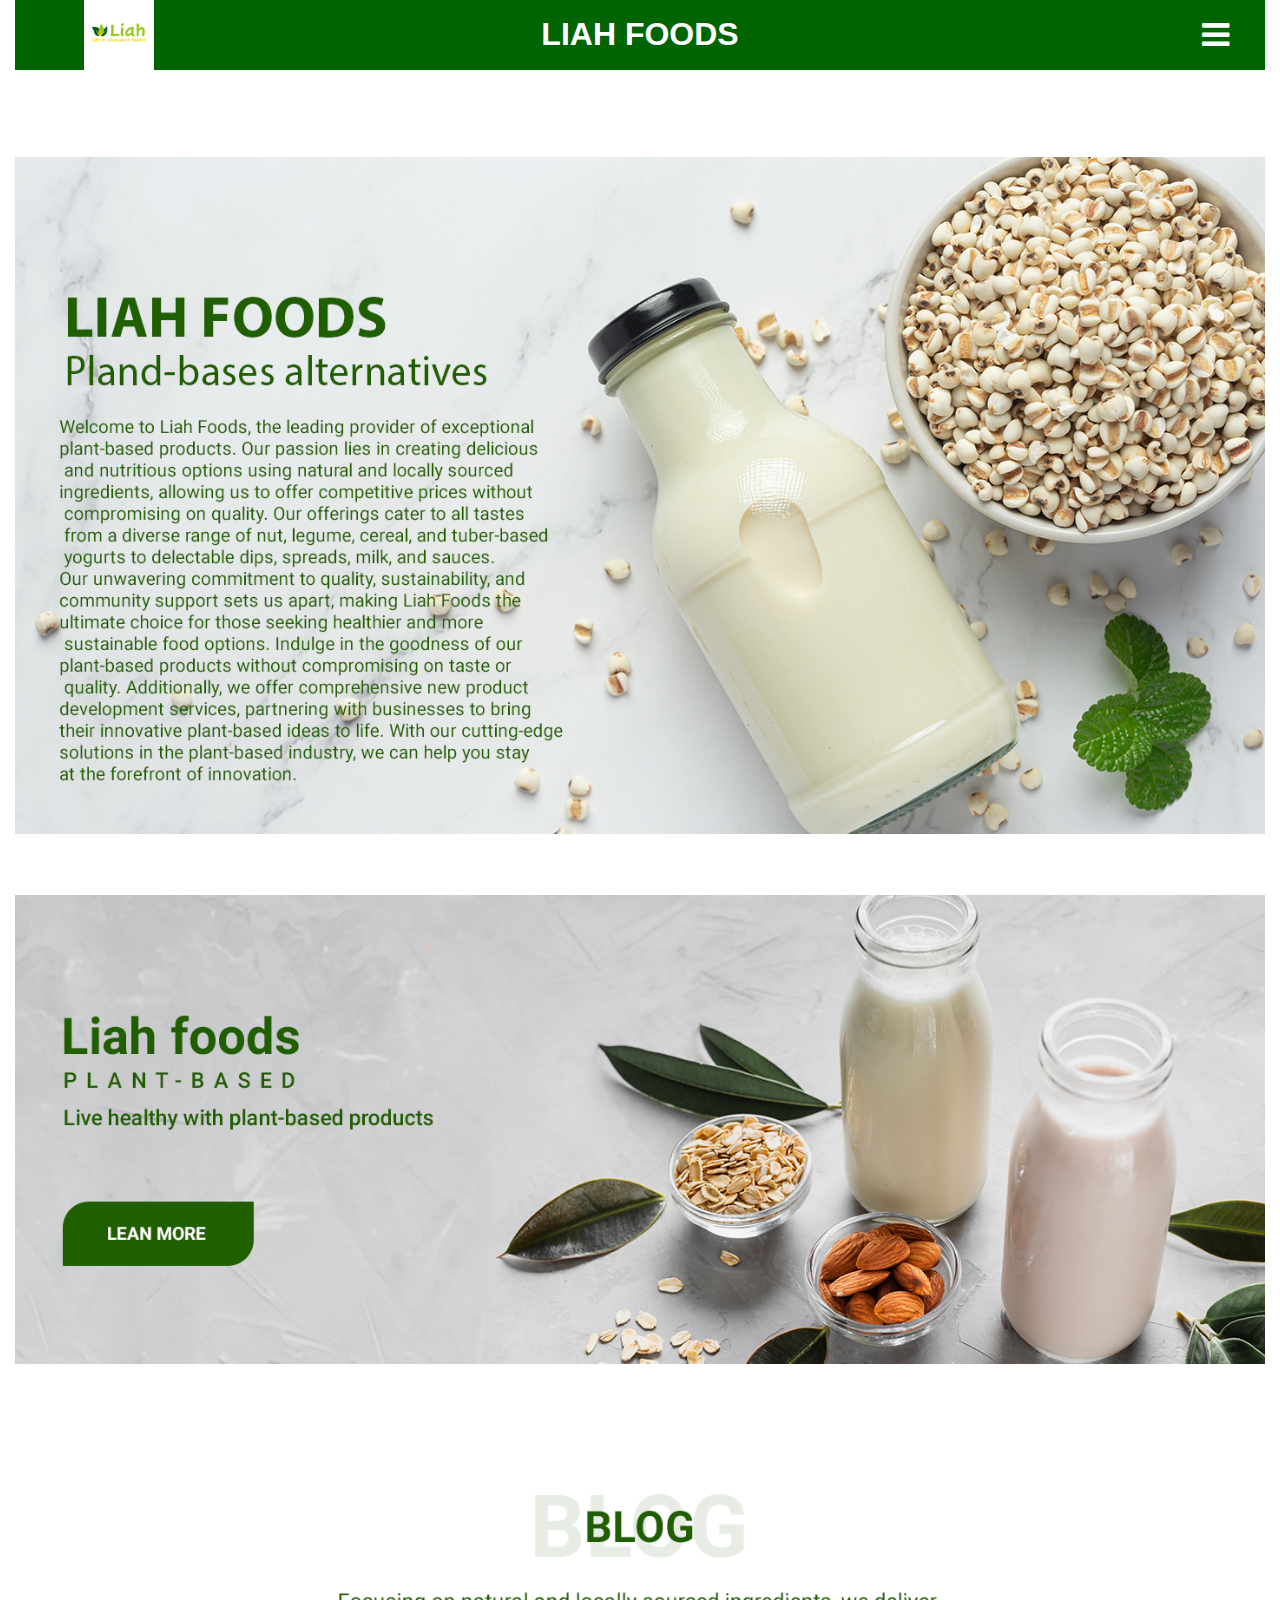
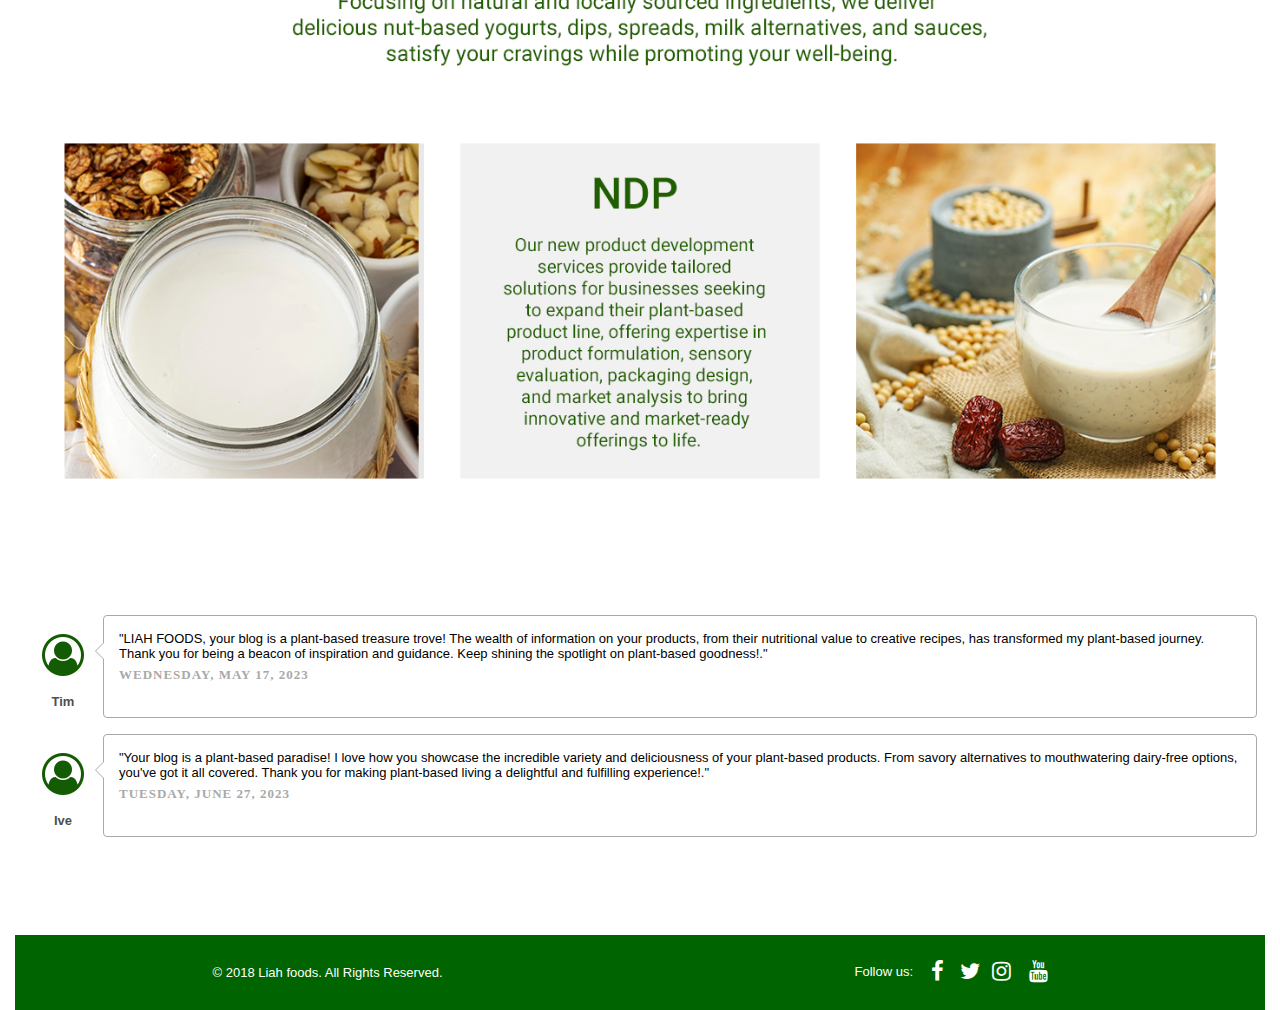
==== index.html @ 342f7a18 "Add files via upload" ====
<!doctype html>
<html>
<head>
<meta charset="utf-8">
<title>Liah foods</title>
<meta name="generator" content="website">
<meta name="viewport" content="width=device-width, initial-scale=1.0">
<link href="font-awesome.min.css" rel="stylesheet">
<link href="liah_new.css" rel="stylesheet">
<link href="index.css" rel="stylesheet">
<script src="jquery-3.6.0.min.js"></script>
<script src="wb.panel.min.js"></script>
<script src="imagemapresizer.min.js"></script>
<script>
$(document).ready(function()
{
   $("#PanelMenu1").panel({animate: true, animationDuration: 200, animationEasing: 'linear', dismissible: true, display: 'overlay', position: 'right', toggle: true, overlay: true});
   $('#wb_ImageHotspots1 map').imageMapResize();
   $('#wb_ImageHotspots2 map').imageMapResize();
   $('#wb_ImageHotspots3 map').imageMapResize();
   $('#wb_ImageHotspots4 map').imageMapResize();
});
</script>
</head>
<body>
<div id="wb_LayoutGrid1">
<div id="LayoutGrid1">
<div class="row">
<div class="col-1">
<div id="wb_PageHeader">
<div id="PageHeader">
<div class="row">
<div class="col-1">
<picture id="wb_Picture1">
<img src="images/LIAH LOGO NEW 1.jpg" id="Picture1" alt="" width="165" height="165">
</picture>
</div>
<div class="col-2">
<div id="wb_Heading1">
<h1 id="Heading1">LIAH FOODS</h1>
</div>
</div>
<div class="col-3">
<div id="wb_PanelMenu1">
<a href="#PanelMenu1_markup" id="PanelMenu1">&nbsp;</a>
<div id="PanelMenu1_markup">
<ul role="menu">
<li role="menuitem"><a href="./index.html" class="nav-link"><i class="fa fa-home fa-fw"></i><span>Home</span></a></li>
<li role="menuitem"><a href="./services.html" class="nav-link"><i class="fa fa-leaf fa-fw"></i><span>Services</span></a></li>
<li role="menuitem"><a href="shop.html" class="nav-link"><i class="fa fa-shopping-bag fa-fw"></i><span>Shop</span></a></li>
<li role="menuitem"><a href="about.html" class="nav-link"><i class="fa fa-user fa-fw"></i><span>About</span></a></li>
<li role="menuitem"><a href="contact.html" class="nav-link"><i class="fa fa-volume-control-phone fa-fw"></i><span>Contact</span></a></li>
</ul>
</div>

</div>
</div>
</div>
</div>
</div>
<picture id="wb_Picture2">
<img src="images/index_0.png" id="Picture2" alt="" width="1170" height="84">
</picture>
<div id="wb_ImageHotspots1">
<img src="images/index-2-alt_03.png" id="ImageHotspots1" alt="" usemap="#ImageHotspots1-map" width="1440" height="780">
<map name="ImageHotspots1-map">
</map>
</div>
<picture id="wb_Picture3">
<img src="images/index_0.png" id="Picture3" alt="" width="1170" height="84">
</picture>
<div id="wb_ImageHotspots2">
<img src="images/index_06.png" id="ImageHotspots2" alt="" usemap="#ImageHotspots2-map" width="1440" height="540">
<map name="ImageHotspots2-map">
<area shape="rect" id="ImageHotspots2-hotspot-0" coords="55,352,274,427" href="" target="" alt="" title="">
</map>
</div>
<div id="wb_ImageHotspots3">
<img src="images/index-2-alt_10.png" id="ImageHotspots3" alt="" usemap="#ImageHotspots3-map" width="1440" height="971">
<map name="ImageHotspots3-map">
</map>
</div>
<div id="Blog3">
<div class="blogitem">
<div class="blogquote">
   <div class="bloguser">
    
      <div class="blogthumb"><a href="images/user-circle-o.png"><img alt="Tim" src="images/user-circle-o.png" loading="lazy"></a></div>
      <div class="blogsubject">Tim</div>
  
   </div>
  
   <div class="bloginfo">
    
      <div class="blogcontent"><span style="color:#000000;">&quot;LIAH FOODS, your blog is a plant-based treasure trove! The wealth of information on your products, from their nutritional value to creative recipes, has transformed my plant-based journey. Thank you for being a beacon of inspiration and guidance. Keep shining the spotlight on plant-based goodness!.&quot;</span>
</div>
    
      <div class="blogdate">Wednesday, May 17, 2023</div>
  
   </div>

</div>
</div>

<div class="clearfix visible-col1"></div>
<div class="blogitem">
<div class="blogquote">
   <div class="bloguser">
    
      <div class="blogthumb"><a href="images/user-circle-o.png"><img alt="Ive" src="images/user-circle-o.png" loading="lazy"></a></div>
      <div class="blogsubject">Ive</div>
  
   </div>
  
   <div class="bloginfo">
    
      <div class="blogcontent"><span style="color:#000000;">&quot;Your blog is a plant-based paradise! I love how you showcase the incredible variety and deliciousness of your plant-based products. From savory alternatives to mouthwatering dairy-free options, you've got it all covered. Thank you for making plant-based living a delightful and fulfilling experience!.&quot;</span>
</div>
    
      <div class="blogdate">Tuesday, June 27, 2023</div>
  
   </div>

</div>
</div>

<div class="clearfix visible-col1"></div>
</div>
<div id="wb_ImageHotspots4">
<img src="images/index_0.png" id="ImageHotspots4" alt="" usemap="#ImageHotspots4-map" width="1440" height="104">
<map name="ImageHotspots4-map">
</map>
</div>
<div id="wb_LayoutGrid9">
<div id="LayoutGrid9">
<div class="row">
<div class="col-1">
<div id="wb_Text8">
<span style="color:#FFFFFF;font-family:Arial;font-size:13px;">© 2018 Liah foods. All Rights Reserved.</span>
</div>
</div>
<div class="col-2">
<label for="" id="Label4">Follow us:</label>
<div id="wb_FontAwesomeIcon5">
<a href="https://www.facebook.com/profile.php?id=100089301133458"><div id="FontAwesomeIcon5"><i class="fa fa-facebook-f"></i></div></a>
</div>
<div id="wb_FontAwesomeIcon6">
<div id="FontAwesomeIcon6"><i class="fa fa-twitter"></i></div>
</div>
<div id="wb_FontAwesomeIcon9">
<a href="https://www.instagram.com/liahfoods/"><div id="FontAwesomeIcon9"><i class="fa fa-instagram"></i></div></a>
</div>
<div id="wb_FontAwesomeIcon8">
<a href="https://www.youtube.com/@liahfoods"><div id="FontAwesomeIcon8"><i class="fa fa-youtube"></i></div></a>
</div>
</div>
</div>
</div>
</div>
</div>
</div>
</div>
</div>
</body>
</html>
---- liah_new.css ----
h1, .h1
{
   font-family: Arial;
   font-weight: bold;
   font-size: 48px;
   text-decoration: none;
   color: #006400;
   --color: #006400;
   background-color: transparent;
   margin: 0 0 0 0;
   padding: 0 0 0 0;
   display: inline-block;
}
h2, .h2
{
   font-family: Arial;
   font-weight: bold;
   font-size: 27px;
   text-decoration: none;
   color: #000000;
   --color: #000000;
   background-color: transparent;
   margin: 0 0 0 0;
   padding: 0 0 0 0;
   display: inline-block;
}
h3, .h3
{
   font-family: Arial;
   font-weight: bold;
   font-size: 24px;
   text-decoration: none;
   color: #000000;
   --color: #000000;
   background-color: transparent;
   margin: 0 0 0 0;
   padding: 0 0 0 0;
   display: inline-block;
}
h4, .h4
{
   font-family: Arial;
   font-weight: bold;
   font-size: 21px;
   font-style: italic;
   text-decoration: none;
   color: #000000;
   --color: #000000;
   background-color: transparent;
   margin: 0 0 0 0;
   padding: 0 0 0 0;
   display: inline-block;
}
h5, .h5
{
   font-family: Arial;
   font-weight: bold;
   font-size: 19px;
   text-decoration: none;
   color: #000000;
   --color: #000000;
   background-color: transparent;
   margin: 0 0 0 0;
   padding: 0 0 0 0;
   display: inline-block;
}
h6, .h6
{
   font-family: Arial;
   font-weight: bold;
   font-size: 16px;
   text-decoration: none;
   color: #000000;
   --color: #000000;
   background-color: transparent;
   margin: 0 0 0 0;
   padding: 0 0 0 0;
   display: inline-block;
}
.CustomStyle
{
   font-family: "Courier New";
   font-weight: bold;
   font-size: 16px;
   text-decoration: none;
   color: #2E74B5;
   --color: #2E74B5;
   background-color: transparent;
}
@media only screen and (min-width: 1280px)
{
}
@media only screen and (min-width: 1024px) and (max-width: 1279px)
{
}
@media only screen and (min-width: 768px) and (max-width: 1023px)
{
}
@media only screen and (min-width: 480px) and (max-width: 767px)
{
}
@media only screen and (max-width: 479px)
{
}
---- index.css ----
body
{
   background-color: #FFFFFF;
   color: #000000;
   font-family: Arial;
   font-weight: normal;
   font-size: 13px;
   line-height: 1.1875;
   margin: 0;
   padding: 0;
}
#wb_LayoutGrid1
{
   clear: both;
   position: relative;
   table-layout: fixed;
   display: table;
   text-align: center;
   width: 100%;
   background-color: transparent;
   background-image: none;
   border: 0px solid #CCCCCC;
   border-radius: 0px;
   box-sizing: border-box;
   margin: 0;
}
#LayoutGrid1
{
   box-sizing: border-box;
   padding: 0 15px 0 15px;
   margin-right: auto;
   margin-left: auto;
   max-width: 3500px;
}
#LayoutGrid1 > .row
{
   margin-right: -15px;
   margin-left: -15px;
}
#LayoutGrid1 > .row > .col-1
{
   box-sizing: border-box;
   font-size: 0;
   min-height: 1px;
   padding-right: 15px;
   padding-left: 15px;
   position: relative;
}
#LayoutGrid1 > .row > .col-1
{
   float: left;
}
#LayoutGrid1 > .row > .col-1
{
   background-color: transparent;
   background-image: none;
   border: 0px solid #FFFFFF;
   border-radius: 0px;
   width: 100%;
   text-align: left;
}
#LayoutGrid1:before,
#LayoutGrid1:after,
#LayoutGrid1 .row:before,
#LayoutGrid1 .row:after
{
   display: table;
   content: " ";
}
#LayoutGrid1:after,
#LayoutGrid1 .row:after
{
   clear: both;
}
@media (max-width: 480px)
{
#LayoutGrid1 > .row > .col-1
{
   float: none;
   width: 100% !important;
}
}
#wb_PageHeader
{
   clear: both;
   position: relative;
   table-layout: fixed;
   display: table;
   text-align: center;
   width: 100%;
   background-color: #006400;
   background-image: none;
   border: 0px solid #CCCCCC;
   border-radius: 0px;
   box-sizing: border-box;
   margin: 0;
}
#PageHeader
{
   box-sizing: border-box;
   padding: 0 15px 0 15px;
   margin-right: auto;
   margin-left: auto;
   max-width: 3500px;
}
#PageHeader > .row
{
   margin-right: -15px;
   margin-left: -15px;
}
#PageHeader > .row > .col-1, #PageHeader > .row > .col-2, #PageHeader > .row > .col-3
{
   box-sizing: border-box;
   font-size: 0;
   min-height: 1px;
   padding-right: 15px;
   padding-left: 15px;
   position: relative;
}
#PageHeader > .row > .col-1, #PageHeader > .row > .col-2, #PageHeader > .row > .col-3
{
   float: left;
}
#PageHeader > .row > .col-1
{
   background-color: transparent;
   background-image: none;
   border: 0px solid #FFFFFF;
   border-radius: 0px;
   width: 16.66666667%;
   text-align: center;
}
#PageHeader > .row > .col-2
{
   background-color: transparent;
   background-image: none;
   border: 0px solid #FFFFFF;
   border-radius: 0px;
   width: 66.66666667%;
   text-align: center;
}
#PageHeader > .row > .col-3
{
   background-color: transparent;
   background-image: none;
   border: 0px solid #FFFFFF;
   border-radius: 0px;
   width: 16.66666667%;
   text-align: right;
}
#PageHeader:before,
#PageHeader:after,
#PageHeader .row:before,
#PageHeader .row:after
{
   display: table;
   content: " ";
}
#PageHeader:after,
#PageHeader .row:after
{
   clear: both;
}
@media (max-width: 480px)
{
#PageHeader > .row > .col-1, #PageHeader > .row > .col-2, #PageHeader > .row > .col-3
{
   float: none;
   width: 100%;
}
}
#wb_PanelMenu1 a, #PanelMenu1_markup li a
{
   display: block;
   text-align: left;
   vertical-align: middle;
}
#PanelMenu1_markup
{
   display: none;
   margin: 0;
   padding: 0;
}
#PanelMenu1_panel #PanelMenu1_markup
{
   display: block;
}
#PanelMenu1_markup ul
{
   list-style: none;
   list-style-type: none;
   margin: 0;
   padding: 0;
}
#PanelMenu1_markup li a, #PanelMenu1_markup li a:hover
{
   padding: 10px 10px 10px 10px;
   box-shadow: none;
}
#PanelMenu1_markup .divider
{
   height: 1px;
   margin: 9px 0;
   overflow: hidden;
   background-color: #006400;
}
#PanelMenu1_panel
{
   display: none;
   position: fixed;
   top: 0;
   height: 100%;
   width: 250px;
   z-index: 9999;
}
#PanelMenu1_overlay
{
   display: none;
   position: fixed;
   left: 0;
   top: 0;
   width: 100%;
   height: 100%;
   background-color: #FFFFFF;
   opacity: 0.2;
   z-index: 9998;
}
#PanelMenu1_markup li a
{
   color: #006400;
   border: 0px solid #006400;
   background-color: #FFFFFF;
   font-family: Arial;
   font-weight: normal;
   font-size: 13px;
   font-style: normal;
   text-decoration: none;
}
#wb_PanelMenu1 a
{
   color: #FFFFFF;
   border: 0px solid #006400;
   border-radius: 0px;
   background-color: #006400;
   font-family: Arial;
   font-weight: normal;
   font-size: 13px;
   font-style: normal;
   text-decoration: none;
   text-align: left;
}
#PanelMenu1_markup li a:hover
{
   color: #FFFFFF;
   background-color: #006400;
   border: 0px solid #006400;
}
#wb_PanelMenu1 a:hover
{
   color: #32CD32;
   background-color: #B7B7B7;
   border: 0px solid #2E2E2E;
}
#PanelMenu1_panel
{
   background-color: #FFFFFF;
   overflow-y: auto;
}
#PanelMenu1
{
   padding-right: 48px;
}
#PanelMenu1:after
{
   position: absolute;
   top: 50%;
   right: 16px;
   width: 32px;
   height: 32px;
   margin-top: -16px;
   content: "\f0c9";
   display: inline-block;
   font-family: FontAwesome;
   font-size: 32px;
   line-height: 32px;
}
#PanelMenu1
{
   line-height: 70px;
   width: 15px;
   height: 70px;
   position: absolute;
   z-index: 999;
}
#PanelMenu1_markup ul li i
{
   font-size: 32px;
   padding: 0 10px 0 0;
   vertical-align: middle;
   width: 32px;
}
#PanelMenu1_markup span
{
   display: inline-block;
   height: 32px;
   vertical-align: middle;
   line-height: 32px;
}
#wb_Heading1
{
   background-color: transparent;
   background-image: none;
   border: 0px solid #000000;
   border-radius: 0px;
   box-sizing: border-box;
   vertical-align: top;
   margin: 0;
   padding: 15px 0 15px 0;
   text-align: center;
}
#Heading1
{
   color: #FFFFFF;
   font-family: Arial;
   font-weight: bold;
   font-style: normal;
   font-size: 32px;
   margin: 0;
   text-align: center;
}
#wb_Picture1
{
   margin: 0;
   vertical-align: top;
}
#Picture1
{
   border: 0px solid #000000;
   border-radius: 0px;
   box-sizing: border-box;
   padding: 0;
   display: block;
   width: 100%;
   height: auto;
   max-width: 70px;
   margin-left: auto;
   margin-right: auto;
   vertical-align: top;
}
#wb_ImageHotspots1
{
   margin: 0;
   vertical-align: top;
}
#ImageHotspots1
{
   border: 0px solid #000000;
   border-radius: 0px;
   box-sizing: border-box;
   padding: 0;
   display: block;
   width: 100%;
   height: auto;
   max-width: 3500px;
   margin-left: auto;
   margin-right: auto;
   vertical-align: top;
}
#wb_ImageHotspots1
{
   position: relative;
}
#wb_Picture2
{
   margin: 0;
   vertical-align: top;
}
#Picture2
{
   border: 0px solid #000000;
   border-radius: 0px;
   box-sizing: border-box;
   padding: 0;
   display: block;
   width: 100%;
   height: auto;
   max-width: 1200px;
   margin-left: auto;
   margin-right: auto;
   vertical-align: top;
}
#wb_ImageHotspots2
{
   margin: 0;
   vertical-align: top;
}
#ImageHotspots2
{
   border: 0px solid #000000;
   border-radius: 0px;
   box-sizing: border-box;
   padding: 0;
   display: block;
   width: 100%;
   height: auto;
   max-width: 3500px;
   margin-left: auto;
   margin-right: auto;
   vertical-align: top;
}
#wb_ImageHotspots2
{
   position: relative;
}
#wb_ImageHotspots3
{
   margin: 0;
   vertical-align: top;
}
#ImageHotspots3
{
   border: 0px solid #000000;
   border-radius: 0px;
   box-sizing: border-box;
   padding: 0;
   display: block;
   width: 100%;
   height: auto;
   max-width: 3500px;
   margin-left: auto;
   margin-right: auto;
   vertical-align: top;
}
#wb_ImageHotspots3
{
   position: relative;
}
#Blog3
{
   background-color: #FFFFFF;
   background-image: none;
   border: 0px solid #2E8B57;
   border-radius: 2px;
   font-family: Arial;
   font-weight: normal;
   font-size: 13px;
   margin: 0;
   text-align: left;
   line-height: 1.2;
   display: inline-block;
   position: relative;
   width: 100%;
}
#Blog3 .blogitem
{
   background-color: #FFFFFF;
   margin-bottom: 0px;
   padding: 8px;
   text-align: left;
}
#Blog3 .blogdate
{
   font-family: "Times New Roman";
   font-weight: bold;
   font-size: 13px;
   color: #A9A9A9;
   font-style: normal;
   text-decoration: none;
}
#Blog3 .blogsubject
{
   font-family: Arial;
   font-weight: bold;
   font-size: 13px;
   color: #4F4F4F;
   font-style: normal;
   text-decoration: none;
}
#Blog3 .blogcomments
{
   font-family: Arial;
   font-weight: normal;
   font-size: 13px;
   color: #6C757D;
   font-style: normal;
   text-decoration: underline;
}
#Blog3 .blogsubject a:link, #Blog3 .blogsubject a:visited, #Blog3 .blogsubject a:hover
{
   color: inherit;
   text-decoration: inherit;
}
#Blog3 .blogcomments a:link, #Blog3 .blogcomments a:visited, #Blog3 .blogcomments a:hover
{
   color: inherit;
   text-decoration: inherit;
}
#Blog3 .blogcomments
{
   text-decoration: none;
}
#Blog3 .no-thumb
{
   display: none;
}
#Blog3 .blogquote
{
   display: -ms-flexbox;
   display: flex;
}
#Blog3 .blogcontent
{
   font-family: Arial;
   font-size: 13px;
   color: #6C757D;
}
#Blog3 .bloguser 
{
   -ms-flex: 0 1 auto;
   flex: 0 1 auto;
   padding-bottom: 10px;
}
#Blog3 .blogthumb
{
   display: -ms-flexbox;
   display: flex;
   -ms-flex-pack: center;
   justify-content: center;
   -ms-flex-align: center;
   align-items: center;
   width: 80px;
   height: 80px;
   line-height: 0;
   margin: 0px 0px 0px 0px;
}
#Blog3 .bloginfo
{
   -ms-flex: 1 1 0%;
   flex: 1 1 0%;
   position: relative;
   padding: 15px;
   background-color: #FFFFFF;
   border: 1px solid #A9A9A9;
   border-radius: 4px;
}
#Blog3 .bloginfo::after, #Blog3 .bloginfo::before 
{
   right: 100%;
   top: 35px;
   border: solid transparent;
   content: " ";
   height: 0px;
   width: 0px;
   position: absolute;
   pointer-events: none;
}
#Blog3 .bloginfo::after 
{
   border-color: transparent;
   border-right-color: #FFFFFF;
   border-width: 8px;
   margin-top: -8px;
}
#Blog3 .bloginfo::before 
{
   border-color: transparent;
   border-right-color: #A9A9A9;
   border-width: 9px;
   margin-top: -9px;
}
#Blog3 .blogdate 
{
   margin-top: 5px;
   color: #A9A9A9;
   font-size: 13px;
   text-transform: uppercase;
   letter-spacing: 1px;
}
#Blog3 .blogsubject
{
   color: #4F4F4F;
   font-size: 13px;
   font-weight: 700;
   line-height: 1;
   text-align: center;
}

#wb_LayoutGrid9
{
   clear: both;
   position: relative;
   table-layout: fixed;
   display: table;
   text-align: center;
   width: 100%;
   background-color: #006400;
   background-image: none;
   border: 0px solid #006400;
   border-radius: 0px;
   box-sizing: border-box;
   margin: 0;
}
#LayoutGrid9
{
   box-sizing: border-box;
   padding: 25px 15px 25px 15px;
   margin-right: auto;
   margin-left: auto;
   max-width: 3500px;
}
#LayoutGrid9 > .row
{
   margin-right: -15px;
   margin-left: -15px;
}
#LayoutGrid9 > .row > .col-1, #LayoutGrid9 > .row > .col-2
{
   box-sizing: border-box;
   font-size: 0;
   min-height: 1px;
   padding-right: 15px;
   padding-left: 15px;
   position: relative;
}
#LayoutGrid9 > .row > .col-1, #LayoutGrid9 > .row > .col-2
{
   float: left;
}
#LayoutGrid9 > .row > .col-1
{
   background-color: transparent;
   background-image: none;
   border: 0px solid #FFFFFF;
   border-radius: 0px;
   width: 50%;
   text-align: center;
}
#LayoutGrid9 > .row > .col-2
{
   background-color: transparent;
   background-image: none;
   border: 0px solid #FFFFFF;
   border-radius: 0px;
   width: 50%;
   text-align: center;
}
#LayoutGrid9:before,
#LayoutGrid9:after,
#LayoutGrid9 .row:before,
#LayoutGrid9 .row:after
{
   display: table;
   content: " ";
}
#LayoutGrid9:after,
#LayoutGrid9 .row:after
{
   clear: both;
}
@media (max-width: 768px)
{
#LayoutGrid9 > .row > .col-1, #LayoutGrid9 > .row > .col-2
{
   float: none;
   width: 100%;
}
}
#wb_Text8 
{
   background-color: transparent;
   background-image: none;
   border: 0px solid #000000;
   border-radius: 0px;
   padding: 5px 0 5px 0;
   margin: 0;
   text-align: center;
}
#wb_Text8 div
{
   text-align: center;
}
#wb_Text8
{
   display: block;
   margin: 0;
   box-sizing: border-box;
   width: 100%;
}
#wb_FontAwesomeIcon5
{
   background-color: transparent;
   background-image: none;
   border: 0px solid #245580;
   border-radius: 0px;
   text-align: center;
   margin: 0 10px 0 0 ;
   padding: 0;
   vertical-align: top;
   display:inline-block;
   position:relative;
}
#wb_FontAwesomeIcon5 a::after
{
   position: absolute;
   top: 0;
   right: 0;
   bottom: 0;
   left: 0;
   z-index: 1;
   pointer-events: auto;
   content: "";
}
#FontAwesomeIcon5
{
   height: 22px;
   width: 22px;
}
#FontAwesomeIcon5 i
{
   color: #FFFFFF;
   display: inline-block;
   font-size: 22px;
   line-height: 22px;
   vertical-align: middle;
   width: 21px;
}
#wb_FontAwesomeIcon5:hover #FontAwesomeIcon5 i
{
   color: #FFFFFF;
}
#wb_FontAwesomeIcon6
{
   background-color: transparent;
   background-image: none;
   border: 0px solid #245580;
   border-radius: 0px;
   text-align: center;
   margin: 0 10px 0 0 ;
   padding: 0;
   vertical-align: top;
   display:inline-block;
   position:relative;
}
#FontAwesomeIcon6
{
   height: 22px;
   width: 22px;
}
#FontAwesomeIcon6 i
{
   color: #FFFFFF;
   display: inline-block;
   font-size: 22px;
   line-height: 22px;
   vertical-align: middle;
   width: 21px;
}
#wb_FontAwesomeIcon6:hover #FontAwesomeIcon6 i
{
   color: #FFFFFF;
}
#wb_FontAwesomeIcon8
{
   background-color: transparent;
   background-image: none;
   border: 0px solid #245580;
   border-radius: 0px;
   text-align: center;
   margin: 0;
   padding: 0;
   vertical-align: top;
   display:inline-block;
   position:relative;
}
#wb_FontAwesomeIcon8 a::after
{
   position: absolute;
   top: 0;
   right: 0;
   bottom: 0;
   left: 0;
   z-index: 1;
   pointer-events: auto;
   content: "";
}
#FontAwesomeIcon8
{
   height: 22px;
   width: 32px;
}
#FontAwesomeIcon8 i
{
   color: #FFFFFF;
   display: inline-block;
   font-size: 22px;
   line-height: 22px;
   vertical-align: middle;
   width: 21px;
}
#wb_FontAwesomeIcon8:hover #FontAwesomeIcon8 i
{
   color: #FFFFFF;
}
#wb_FontAwesomeIcon9
{
   background-color: transparent;
   background-image: none;
   border: 0px solid #245580;
   border-radius: 0px;
   text-align: center;
   margin: 0 10px 0 0 ;
   padding: 0;
   vertical-align: top;
   display:inline-block;
   position:relative;
}
#wb_FontAwesomeIcon9 a::after
{
   position: absolute;
   top: 0;
   right: 0;
   bottom: 0;
   left: 0;
   z-index: 1;
   pointer-events: auto;
   content: "";
}
#FontAwesomeIcon9
{
   height: 22px;
   width: 22px;
}
#FontAwesomeIcon9 i
{
   color: #FFFFFF;
   display: inline-block;
   font-size: 22px;
   line-height: 22px;
   vertical-align: middle;
   width: 21px;
}
#wb_FontAwesomeIcon9:hover #FontAwesomeIcon9 i
{
   color: #FFFFFF;
}
#Label4
{
   border: 0px solid #CCCCCC;
   border-radius: 4px;
   background-color: transparent;
   background-image: none;
   color: #FFFFFF;
   font-family: Arial;
   font-weight: normal;
   font-style: normal;
   font-size: 13px;
   box-sizing: border-box;
   margin: 0;
   text-align: left;
   vertical-align: top;
   padding: 4px 4px 4px 4px;
}
#Label4:focus
{
   outline: 0;
}
#wb_ImageHotspots4
{
   margin: 0;
   vertical-align: top;
}
#ImageHotspots4
{
   border: 0px solid #000000;
   border-radius: 0px;
   box-sizing: border-box;
   padding: 0;
   display: block;
   width: 100%;
   height: auto;
   max-width: 3500px;
   margin-left: auto;
   margin-right: auto;
   vertical-align: top;
}
#wb_ImageHotspots4
{
   position: relative;
}
#wb_Picture3
{
   margin: 0;
   vertical-align: top;
}
#Picture3
{
   border: 0px solid #000000;
   border-radius: 0px;
   box-sizing: border-box;
   padding: 0;
   display: block;
   width: 100%;
   height: auto;
   max-width: 850px;
   margin-left: auto;
   margin-right: auto;
   vertical-align: top;
}
#wb_PanelMenu1
{
   display: inline-block;
   width: 63px;
   height: 70px;
   z-index: 2;
}
#wb_Picture2
{
   display: block;
   width: 100%;
   height: auto;
   z-index: 10;
}
#wb_Picture3
{
   display: block;
   width: 100%;
   height: auto;
   z-index: 12;
}
#wb_Picture1
{
   display: block;
   width: 100%;
   height: auto;
   z-index: 0;
}
#wb_ImageHotspots4
{
   display: inline-block;
   width: 100%;
   height: auto;
   z-index: 16;
}
#wb_FontAwesomeIcon9
{
   display: inline-block;
   width: 22px;
   height: 22px;
   text-align: center;
   z-index: 7;
}
#wb_FontAwesomeIcon8
{
   display: inline-block;
   width: 32px;
   height: 22px;
   text-align: center;
   z-index: 8;
}
#Blog3
{
   overflow: hidden;
}
#wb_ImageHotspots1
{
   display: inline-block;
   width: 100%;
   height: auto;
   z-index: 11;
}
#wb_FontAwesomeIcon6
{
   display: inline-block;
   width: 22px;
   height: 22px;
   text-align: center;
   z-index: 6;
}
#Label4
{
   display: inline-block;
   width: 76px;
   line-height: 16px;
   z-index: 4;
}
#wb_ImageHotspots3
{
   display: inline-block;
   width: 100%;
   height: auto;
   z-index: 14;
}
#wb_Heading1
{
   display: inline-block;
   width: 100%;
   z-index: 1;
}
#wb_FontAwesomeIcon5
{
   display: inline-block;
   width: 22px;
   height: 22px;
   text-align: center;
   z-index: 5;
}
#wb_ImageHotspots2
{
   display: inline-block;
   width: 100%;
   height: auto;
   z-index: 13;
}
@media only screen and (min-width: 1280px)
{
body
{
   background-color: #FFFFFF;
   background-image: none;
}
#wb_LayoutGrid1
{
   visibility: visible;
   display: table;
}
#wb_LayoutGrid1
{
   height: auto;
   margin-top: 0px;
   margin-bottom: 0px;
}
#LayoutGrid1
{
   height: auto;
   padding: 0 15px 0 15px;
}
#LayoutGrid1 .row
{
   margin-right: -15px;
   margin-left: -15px;
}
#LayoutGrid1 > .row > .col-1
{
   padding-right: 15px;
   padding-left: 15px;
}
#LayoutGrid1 > .row > .col-1
{
   display: block;
   width: 100%;
   border: 0px solid #FFFFFF;
   border-radius: 0px;
   text-align: left;
}
#wb_PageHeader
{
   visibility: visible;
   display: table;
   border: 0px solid #006400;
}
#wb_PageHeader
{
   height: auto;
   margin-top: 0px;
   margin-bottom: 0px;
}
#PageHeader
{
   height: auto;
   padding: 0 15px 0 15px;
}
#PageHeader .row
{
   margin-right: -15px;
   margin-left: -15px;
}
#PageHeader > .row > .col-1, #PageHeader > .row > .col-2, #PageHeader > .row > .col-3
{
   padding-right: 15px;
   padding-left: 15px;
}
#PageHeader > .row > .col-1
{
   display: block;
   width: 16.66666667%;
   border: 0px solid #FFFFFF;
   border-radius: 0px;
   text-align: left;
}
#PageHeader > .row > .col-2
{
   display: block;
   width: 66.66666667%;
   border: 0px solid #FFFFFF;
   border-radius: 0px;
   text-align: center;
}
#PageHeader > .row > .col-3
{
   display: block;
   width: 16.66666667%;
   border: 0px solid #FFFFFF;
   border-radius: 0px;
   text-align: right;
}
#wb_PanelMenu1
{
   width: 63px;
   height: 70px;
   visibility: visible;
   display: inline-block;
   margin: 0;
}
#PanelMenu1
{
   line-height: 70px;
   width: 15px;
   height: 70px;
}
#PanelMenu1 .line:first-child
{
   margin-top: 19px;
}
#PanelMenu1_markup li a
{
   color: #006400;
   border: 0px solid #006400;
   background-color: #FFFFFF;
   font-family: Arial;
   font-weight: normal;
   font-size: 13px;
   font-style: normal;
   text-decoration: none;
}
#wb_PanelMenu1 a
{
   color: #FFFFFF;
   border: 0px solid #006400;
   border-radius: 0px;
   background-color: #006400;
   font-family: Arial;
   font-weight: normal;
   font-size: 13px;
   font-style: normal;
   text-decoration: none;
   text-align: left;
}
#PanelMenu1_markup li a:hover
{
   color: #FFFFFF;
   background-color: #006400;
   border: 0px solid #006400;
}
#wb_PanelMenu1 a:hover
{
   color: #32CD32;
   background-color: #32CD32;
   border: 0px solid #32CD32;
}
#PanelMenu1_panel
{
   background-color: #FFFFFF;
   overflow-y: auto;
}
#wb_Heading1
{
   width: 100%;
   visibility: visible;
   display: block;
   margin: 0;
   padding: 15px 0 15px 0;
}
#wb_Picture1
{
   width: 100%;
   visibility: visible;
   display: block;
   margin: 0;
   padding: 0;
}
#wb_ImageHotspots1
{
   width: 100%;
   visibility: visible;
   display: block;
   margin: 0;
   padding: 0;
}
#wb_Picture2
{
   width: 100%;
   visibility: visible;
   display: block;
   margin: 0;
   padding: 0;
}
#wb_ImageHotspots2
{
   width: 100%;
   visibility: visible;
   display: block;
   margin: 0;
   padding: 0;
}
#wb_ImageHotspots3
{
   width: 100%;
   visibility: visible;
   display: block;
   margin: 0;
   padding: 0;
}
#Blog3
{
   visibility: visible;
   display: block;
}
#Blog3 .blogcolumn
{
   width: 100%;
}
#Blog3 .visible-col1
{
   display: block;
}
#wb_LayoutGrid9
{
   visibility: visible;
   display: table;
}
#wb_LayoutGrid9
{
   height: auto;
   margin-top: 0px;
   margin-bottom: 0px;
}
#LayoutGrid9
{
   height: auto;
   padding: 25px 15px 25px 15px;
}
#LayoutGrid9 .row
{
   margin-right: -15px;
   margin-left: -15px;
}
#LayoutGrid9 > .row > .col-1, #LayoutGrid9 > .row > .col-2
{
   padding-right: 15px;
   padding-left: 15px;
}
#LayoutGrid9 > .row > .col-1
{
   display: block;
   width: 50%;
   border: 0px solid #FFFFFF;
   border-radius: 0px;
   text-align: center;
}
#LayoutGrid9 > .row > .col-2
{
   display: block;
   width: 50%;
   border: 0px solid #FFFFFF;
   border-radius: 0px;
   text-align: center;
}
#wb_Text8
{
   visibility: visible;
   display: block;
}
#wb_Text8
{
   margin: 0;
   padding: 5px 0 5px 0;
}
#wb_FontAwesomeIcon5
{
   width: 22px;
   height: 22px;
   visibility: visible;
   display: inline-block;
   margin: 0 10px 0 0 ;
   padding: 0;
}
#FontAwesomeIcon5
{
   width: 22px;
   height: 22px;
}
#FontAwesomeIcon5 i
{
   line-height: 22px;
   font-size: 22px;
   width: 21px;
}
#wb_FontAwesomeIcon6
{
   width: 22px;
   height: 22px;
   visibility: visible;
   display: inline-block;
   margin: 0 10px 0 0 ;
   padding: 0;
}
#FontAwesomeIcon6
{
   width: 22px;
   height: 22px;
}
#FontAwesomeIcon6 i
{
   line-height: 22px;
   font-size: 22px;
   width: 21px;
}
#wb_FontAwesomeIcon8
{
   width: 32px;
   height: 22px;
   visibility: visible;
   display: inline-block;
   margin: 0;
   padding: 0;
}
#FontAwesomeIcon8
{
   width: 32px;
   height: 22px;
}
#FontAwesomeIcon8 i
{
   line-height: 22px;
   font-size: 22px;
   width: 21px;
}
#wb_FontAwesomeIcon9
{
   width: 22px;
   height: 22px;
   visibility: visible;
   display: inline-block;
   margin: 0 10px 0 0 ;
   padding: 0;
}
#FontAwesomeIcon9
{
   width: 22px;
   height: 22px;
}
#FontAwesomeIcon9 i
{
   line-height: 22px;
   font-size: 22px;
   width: 21px;
}
#Label4
{
   width: 76px;
   height: 24px;
   visibility: visible;
   display: inline-block;
   margin: 0;
   padding: 4px 4px 4px 4px;
   text-align: left;
}
#Label4
{
   line-height: 16px;
}
#wb_ImageHotspots4
{
   width: 100%;
   visibility: visible;
   display: block;
   margin: 0;
   padding: 0;
}
}
@media only screen and (min-width: 1024px) and (max-width: 1279px)
{
body
{
   background-color: #FFFFFF;
   background-image: none;
}
#wb_LayoutGrid1
{
   visibility: visible;
   display: table;
}
#wb_LayoutGrid1
{
   height: auto;
   margin-top: 0px;
   margin-bottom: 0px;
}
#LayoutGrid1
{
   height: auto;
   padding: 0 15px 0 15px;
}
#LayoutGrid1 .row
{
   margin-right: -15px;
   margin-left: -15px;
}
#LayoutGrid1 > .row > .col-1
{
   padding-right: 15px;
   padding-left: 15px;
}
#LayoutGrid1 > .row > .col-1
{
   display: block;
   width: 100%;
   border: 0px solid #FFFFFF;
   border-radius: 0px;
   text-align: left;
}
#wb_PageHeader
{
   visibility: visible;
   display: table;
   border: 0px solid #CCCCCC;
}
#wb_PageHeader
{
   height: auto;
   margin-top: 0px;
   margin-bottom: 0px;
}
#PageHeader
{
   height: auto;
   padding: 0 15px 0 15px;
}
#PageHeader .row
{
   margin-right: -15px;
   margin-left: -15px;
}
#PageHeader > .row > .col-1, #PageHeader > .row > .col-2, #PageHeader > .row > .col-3
{
   padding-right: 15px;
   padding-left: 15px;
}
#PageHeader > .row > .col-1
{
   display: block;
   width: 16.66666667%;
   border: 0px solid #FFFFFF;
   border-radius: 0px;
   text-align: left;
}
#PageHeader > .row > .col-2
{
   display: block;
   width: 66.66666667%;
   border: 0px solid #FFFFFF;
   border-radius: 0px;
   text-align: center;
}
#PageHeader > .row > .col-3
{
   display: block;
   width: 16.66666667%;
   border: 0px solid #FFFFFF;
   border-radius: 0px;
   text-align: right;
}
#wb_PanelMenu1
{
   width: 63px;
   height: 70px;
   visibility: visible;
   display: inline-block;
   margin: 0;
}
#PanelMenu1
{
   line-height: 70px;
   width: 15px;
   height: 70px;
}
#PanelMenu1 .line:first-child
{
   margin-top: 19px;
}
#PanelMenu1_markup li a
{
   color: #006400;
   border: 0px solid #006400;
   background-color: #FFFFFF;
   font-family: Arial;
   font-weight: normal;
   font-size: 13px;
   font-style: normal;
   text-decoration: none;
}
#wb_PanelMenu1 a
{
   color: #FFFFFF;
   border: 0px solid #006400;
   border-radius: 0px;
   background-color: #006400;
   font-family: Arial;
   font-weight: normal;
   font-size: 13px;
   font-style: normal;
   text-decoration: none;
   text-align: left;
}
#PanelMenu1_markup li a:hover
{
   color: #FFFFFF;
   background-color: #006400;
   border: 0px solid #006400;
}
#wb_PanelMenu1 a:hover
{
   color: #32CD32;
   background-color: #B7B7B7;
   border: 0px solid #2E2E2E;
}
#PanelMenu1_panel
{
   background-color: #FFFFFF;
   overflow-y: auto;
}
#wb_Heading1
{
   width: 100%;
   visibility: visible;
   display: block;
   margin: 0;
   padding: 15px 0 15px 0;
}
#wb_Picture1
{
   width: 100%;
   visibility: visible;
   display: block;
   margin: 0;
   padding: 0;
}
#wb_ImageHotspots1
{
   width: 100%;
   visibility: visible;
   display: block;
   margin: 0;
   padding: 0;
}
#wb_Picture2
{
   width: 100%;
   visibility: visible;
   display: block;
   margin: 0;
   padding: 0;
}
#wb_ImageHotspots2
{
   width: 100%;
   visibility: visible;
   display: block;
   margin: 0;
   padding: 0;
}
#wb_ImageHotspots3
{
   width: 100%;
   visibility: visible;
   display: block;
   margin: 0;
   padding: 0;
}
#Blog3
{
   visibility: visible;
   display: block;
}
#Blog3 .blogcolumn
{
   width: 100%;
}
#Blog3 .visible-col1
{
   display: block;
}
#wb_LayoutGrid9
{
   visibility: visible;
   display: table;
}
#wb_LayoutGrid9
{
   height: auto;
   margin-top: 0px;
   margin-bottom: 0px;
}
#LayoutGrid9
{
   height: auto;
   padding: 25px 15px 25px 15px;
}
#LayoutGrid9 .row
{
   margin-right: -15px;
   margin-left: -15px;
}
#LayoutGrid9 > .row > .col-1, #LayoutGrid9 > .row > .col-2
{
   padding-right: 15px;
   padding-left: 15px;
}
#LayoutGrid9 > .row > .col-1
{
   display: block;
   width: 50%;
   border: 0px solid #FFFFFF;
   border-radius: 0px;
   text-align: center;
}
#LayoutGrid9 > .row > .col-2
{
   display: block;
   width: 50%;
   border: 0px solid #FFFFFF;
   border-radius: 0px;
   text-align: center;
}
#wb_Text8
{
   visibility: visible;
   display: block;
}
#wb_Text8
{
   margin: 0;
   padding: 5px 0 5px 0;
}
#wb_FontAwesomeIcon5
{
   width: 22px;
   height: 22px;
   visibility: visible;
   display: inline-block;
   margin: 0 10px 0 0 ;
   padding: 0;
}
#FontAwesomeIcon5
{
   width: 22px;
   height: 22px;
}
#FontAwesomeIcon5 i
{
   line-height: 22px;
   font-size: 22px;
   width: 21px;
}
#wb_FontAwesomeIcon6
{
   width: 22px;
   height: 22px;
   visibility: visible;
   display: inline-block;
   margin: 0 10px 0 0 ;
   padding: 0;
}
#FontAwesomeIcon6
{
   width: 22px;
   height: 22px;
}
#FontAwesomeIcon6 i
{
   line-height: 22px;
   font-size: 22px;
   width: 21px;
}
#wb_FontAwesomeIcon8
{
   width: 32px;
   height: 22px;
   visibility: visible;
   display: inline-block;
   margin: 0;
   padding: 0;
}
#FontAwesomeIcon8
{
   width: 32px;
   height: 22px;
}
#FontAwesomeIcon8 i
{
   line-height: 22px;
   font-size: 22px;
   width: 21px;
}
#wb_FontAwesomeIcon9
{
   width: 22px;
   height: 22px;
   visibility: visible;
   display: inline-block;
   margin: 0 10px 0 0 ;
   padding: 0;
}
#FontAwesomeIcon9
{
   width: 22px;
   height: 22px;
}
#FontAwesomeIcon9 i
{
   line-height: 22px;
   font-size: 22px;
   width: 21px;
}
#Label4
{
   width: 76px;
   height: 24px;
   visibility: visible;
   display: inline-block;
   margin: 0;
   padding: 4px 4px 4px 4px;
   text-align: left;
}
#Label4
{
   line-height: 16px;
}
#wb_ImageHotspots4
{
   width: 100%;
   visibility: visible;
   display: block;
   margin: 0;
   padding: 0;
}
}
@media only screen and (min-width: 768px) and (max-width: 1023px)
{
body
{
   background-color: #FFFFFF;
   background-image: none;
}
#wb_LayoutGrid1
{
   visibility: visible;
   display: table;
}
#wb_LayoutGrid1
{
   height: auto;
   margin-top: 0px;
   margin-bottom: 0px;
}
#LayoutGrid1
{
   height: auto;
   padding: 0 15px 0 15px;
}
#LayoutGrid1 .row
{
   margin-right: -15px;
   margin-left: -15px;
}
#LayoutGrid1 > .row > .col-1
{
   padding-right: 15px;
   padding-left: 15px;
}
#LayoutGrid1 > .row > .col-1
{
   display: block;
   width: 100%;
   border: 0px solid #FFFFFF;
   border-radius: 0px;
   text-align: left;
}
#wb_PageHeader
{
   visibility: visible;
   display: table;
   border: 0px solid #CCCCCC;
}
#wb_PageHeader
{
   height: auto;
   margin-top: 0px;
   margin-bottom: 0px;
}
#PageHeader
{
   height: auto;
   padding: 0 15px 0 15px;
}
#PageHeader .row
{
   margin-right: -15px;
   margin-left: -15px;
}
#PageHeader > .row > .col-1, #PageHeader > .row > .col-2, #PageHeader > .row > .col-3
{
   padding-right: 15px;
   padding-left: 15px;
}
#PageHeader > .row > .col-1
{
   display: block;
   width: 16.66666667%;
   border: 0px solid #FFFFFF;
   border-radius: 0px;
   text-align: left;
}
#PageHeader > .row > .col-2
{
   display: block;
   width: 66.66666667%;
   border: 0px solid #FFFFFF;
   border-radius: 0px;
   text-align: center;
}
#PageHeader > .row > .col-3
{
   display: block;
   width: 16.66666667%;
   border: 0px solid #FFFFFF;
   border-radius: 0px;
   text-align: right;
}
#wb_PanelMenu1
{
   width: 63px;
   height: 70px;
   visibility: visible;
   display: inline-block;
   margin: 0;
}
#PanelMenu1
{
   line-height: 70px;
   width: 15px;
   height: 70px;
}
#PanelMenu1 .line:first-child
{
   margin-top: 19px;
}
#PanelMenu1_markup li a
{
   color: #006400;
   border: 0px solid #006400;
   background-color: #FFFFFF;
   font-family: Arial;
   font-weight: normal;
   font-size: 13px;
   font-style: normal;
   text-decoration: none;
}
#wb_PanelMenu1 a
{
   color: #FFFFFF;
   border: 0px solid #006400;
   border-radius: 0px;
   background-color: #006400;
   font-family: Arial;
   font-weight: normal;
   font-size: 13px;
   font-style: normal;
   text-decoration: none;
   text-align: left;
}
#PanelMenu1_markup li a:hover
{
   color: #FFFFFF;
   background-color: #006400;
   border: 0px solid #006400;
}
#wb_PanelMenu1 a:hover
{
   color: #32CD32;
   background-color: #B7B7B7;
   border: 0px solid #2E2E2E;
}
#PanelMenu1_panel
{
   background-color: #FFFFFF;
   overflow-y: auto;
}
#wb_Heading1
{
   width: 100%;
   visibility: visible;
   display: block;
   margin: 0;
   padding: 15px 0 15px 0;
}
#wb_Picture1
{
   width: 100%;
   visibility: visible;
   display: block;
   margin: 0;
   padding: 0;
}
#wb_ImageHotspots1
{
   width: 100%;
   visibility: visible;
   display: block;
   margin: 0;
   padding: 0;
}
#wb_Picture2
{
   width: 100%;
   visibility: visible;
   display: block;
   margin: 0;
   padding: 0;
}
#wb_ImageHotspots2
{
   width: 100%;
   visibility: visible;
   display: block;
   margin: 0;
   padding: 0;
}
#wb_ImageHotspots3
{
   width: 100%;
   visibility: visible;
   display: block;
   margin: 0;
   padding: 0;
}
#Blog3
{
   visibility: visible;
   display: block;
}
#Blog3 .blogcolumn
{
   width: 100%;
}
#Blog3 .visible-col1
{
   display: block;
}
#wb_LayoutGrid9
{
   visibility: visible;
   display: table;
}
#wb_LayoutGrid9
{
   height: auto;
   margin-top: 0px;
   margin-bottom: 0px;
}
#LayoutGrid9
{
   height: auto;
   padding: 25px 15px 25px 15px;
}
#LayoutGrid9 .row
{
   margin-right: -15px;
   margin-left: -15px;
}
#LayoutGrid9 > .row > .col-1, #LayoutGrid9 > .row > .col-2
{
   padding-right: 15px;
   padding-left: 15px;
}
#LayoutGrid9 > .row > .col-1
{
   display: block;
   width: 100%;
   border: 0px solid #FFFFFF;
   border-radius: 0px;
   text-align: center;
}
#LayoutGrid9 > .row > .col-2
{
   display: block;
   width: 100%;
   border: 0px solid #FFFFFF;
   border-radius: 0px;
   text-align: center;
}
#wb_Text8
{
   visibility: visible;
   display: block;
}
#wb_Text8
{
   margin: 0;
   padding: 5px 0 5px 0;
}
#wb_FontAwesomeIcon5
{
   width: 22px;
   height: 22px;
   visibility: visible;
   display: inline-block;
   margin: 0 10px 0 0 ;
   padding: 0;
}
#FontAwesomeIcon5
{
   width: 22px;
   height: 22px;
}
#FontAwesomeIcon5 i
{
   line-height: 22px;
   font-size: 22px;
   width: 21px;
}
#wb_FontAwesomeIcon6
{
   width: 22px;
   height: 22px;
   visibility: visible;
   display: inline-block;
   margin: 0 10px 0 0 ;
   padding: 0;
}
#FontAwesomeIcon6
{
   width: 22px;
   height: 22px;
}
#FontAwesomeIcon6 i
{
   line-height: 22px;
   font-size: 22px;
   width: 21px;
}
#wb_FontAwesomeIcon8
{
   width: 32px;
   height: 22px;
   visibility: visible;
   display: inline-block;
   margin: 0;
   padding: 0;
}
#FontAwesomeIcon8
{
   width: 32px;
   height: 22px;
}
#FontAwesomeIcon8 i
{
   line-height: 22px;
   font-size: 22px;
   width: 21px;
}
#wb_FontAwesomeIcon9
{
   width: 22px;
   height: 22px;
   visibility: visible;
   display: inline-block;
   margin: 0 10px 0 0 ;
   padding: 0;
}
#FontAwesomeIcon9
{
   width: 22px;
   height: 22px;
}
#FontAwesomeIcon9 i
{
   line-height: 22px;
   font-size: 22px;
   width: 21px;
}
#Label4
{
   width: 76px;
   height: 24px;
   visibility: visible;
   display: inline-block;
   margin: 0;
   padding: 4px 4px 4px 4px;
   text-align: left;
}
#Label4
{
   line-height: 16px;
}
#wb_ImageHotspots4
{
   width: 100%;
   visibility: visible;
   display: block;
   margin: 0;
   padding: 0;
}
}
@media only screen and (min-width: 480px) and (max-width: 767px)
{
body
{
   background-color: #FFFFFF;
   background-image: none;
}
#wb_LayoutGrid1
{
   visibility: visible;
   display: table;
}
#wb_LayoutGrid1
{
   height: auto;
   margin-top: 0px;
   margin-bottom: 0px;
}
#LayoutGrid1
{
   height: auto;
   padding: 0 15px 0 15px;
}
#LayoutGrid1 .row
{
   margin-right: -15px;
   margin-left: -15px;
}
#LayoutGrid1 > .row > .col-1
{
   padding-right: 15px;
   padding-left: 15px;
}
#LayoutGrid1 > .row > .col-1
{
   display: block;
   width: 100%;
   border: 0px solid #FFFFFF;
   border-radius: 0px;
   text-align: left;
}
#wb_PageHeader
{
   visibility: visible;
   display: table;
   border: 0px solid #CCCCCC;
}
#wb_PageHeader
{
   height: auto;
   margin-top: 0px;
   margin-bottom: 0px;
}
#PageHeader
{
   height: auto;
   padding: 0 15px 0 15px;
}
#PageHeader .row
{
   margin-right: -15px;
   margin-left: -15px;
}
#PageHeader > .row > .col-1, #PageHeader > .row > .col-2, #PageHeader > .row > .col-3
{
   padding-right: 15px;
   padding-left: 15px;
}
#PageHeader > .row > .col-1
{
   display: block;
   width: 100%;
   border: 0px solid #FFFFFF;
   border-radius: 0px;
   text-align: left;
}
#PageHeader > .row > .col-2
{
   display: block;
   width: 100%;
   border: 0px solid #FFFFFF;
   border-radius: 0px;
   text-align: center;
}
#PageHeader > .row > .col-3
{
   display: block;
   width: 100%;
   border: 0px solid #FFFFFF;
   border-radius: 0px;
   text-align: right;
}
#wb_PanelMenu1
{
   width: 63px;
   height: 70px;
   visibility: visible;
   display: inline-block;
   margin: 0;
}
#PanelMenu1
{
   line-height: 70px;
   width: 15px;
   height: 70px;
}
#PanelMenu1 .line:first-child
{
   margin-top: 19px;
}
#PanelMenu1_markup li a
{
   color: #006400;
   border: 0px solid #006400;
   background-color: #FFFFFF;
   font-family: Arial;
   font-weight: normal;
   font-size: 13px;
   font-style: normal;
   text-decoration: none;
}
#wb_PanelMenu1 a
{
   color: #FFFFFF;
   border: 0px solid #006400;
   border-radius: 0px;
   background-color: #006400;
   font-family: Arial;
   font-weight: normal;
   font-size: 13px;
   font-style: normal;
   text-decoration: none;
   text-align: left;
}
#PanelMenu1_markup li a:hover
{
   color: #FFFFFF;
   background-color: #006400;
   border: 0px solid #006400;
}
#wb_PanelMenu1 a:hover
{
   color: #32CD32;
   background-color: #B7B7B7;
   border: 0px solid #2E2E2E;
}
#PanelMenu1_panel
{
   background-color: #FFFFFF;
   overflow-y: auto;
}
#wb_Heading1
{
   width: 100%;
   visibility: visible;
   display: block;
   margin: 0;
   padding: 15px 0 15px 0;
}
#wb_Picture1
{
   width: 100%;
   visibility: visible;
   display: block;
   margin: 0;
   padding: 0;
}
#wb_ImageHotspots1
{
   width: 100%;
   visibility: visible;
   display: block;
   margin: 0;
   padding: 0;
}
#wb_Picture2
{
   width: 100%;
   visibility: visible;
   display: block;
   margin: 0;
   padding: 0;
}
#wb_ImageHotspots2
{
   width: 100%;
   visibility: visible;
   display: block;
   margin: 0;
   padding: 0;
}
#wb_ImageHotspots3
{
   width: 100%;
   visibility: visible;
   display: block;
   margin: 0;
   padding: 0;
}
#Blog3
{
   visibility: visible;
   display: block;
}
#Blog3 .blogcolumn
{
   width: 100%;
}
#Blog3 .visible-col1
{
   display: block;
}
#wb_LayoutGrid9
{
   visibility: visible;
   display: table;
}
#wb_LayoutGrid9
{
   height: auto;
   margin-top: 0px;
   margin-bottom: 0px;
}
#LayoutGrid9
{
   height: auto;
   padding: 25px 15px 25px 15px;
}
#LayoutGrid9 .row
{
   margin-right: -15px;
   margin-left: -15px;
}
#LayoutGrid9 > .row > .col-1, #LayoutGrid9 > .row > .col-2
{
   padding-right: 15px;
   padding-left: 15px;
}
#LayoutGrid9 > .row > .col-1
{
   display: block;
   width: 100%;
   border: 0px solid #FFFFFF;
   border-radius: 0px;
   text-align: center;
}
#LayoutGrid9 > .row > .col-2
{
   display: block;
   width: 100%;
   border: 0px solid #FFFFFF;
   border-radius: 0px;
   text-align: center;
}
#wb_Text8
{
   visibility: visible;
   display: block;
}
#wb_Text8
{
   margin: 0;
   padding: 5px 0 5px 0;
}
#wb_FontAwesomeIcon5
{
   width: 22px;
   height: 22px;
   visibility: visible;
   display: inline-block;
   margin: 0 10px 0 0 ;
   padding: 0;
}
#FontAwesomeIcon5
{
   width: 22px;
   height: 22px;
}
#FontAwesomeIcon5 i
{
   line-height: 22px;
   font-size: 22px;
   width: 21px;
}
#wb_FontAwesomeIcon6
{
   width: 22px;
   height: 22px;
   visibility: visible;
   display: inline-block;
   margin: 0 10px 0 0 ;
   padding: 0;
}
#FontAwesomeIcon6
{
   width: 22px;
   height: 22px;
}
#FontAwesomeIcon6 i
{
   line-height: 22px;
   font-size: 22px;
   width: 21px;
}
#wb_FontAwesomeIcon8
{
   width: 32px;
   height: 22px;
   visibility: visible;
   display: inline-block;
   margin: 0;
   padding: 0;
}
#FontAwesomeIcon8
{
   width: 32px;
   height: 22px;
}
#FontAwesomeIcon8 i
{
   line-height: 22px;
   font-size: 22px;
   width: 21px;
}
#wb_FontAwesomeIcon9
{
   width: 22px;
   height: 22px;
   visibility: visible;
   display: inline-block;
   margin: 0 10px 0 0 ;
   padding: 0;
}
#FontAwesomeIcon9
{
   width: 22px;
   height: 22px;
}
#FontAwesomeIcon9 i
{
   line-height: 22px;
   font-size: 22px;
   width: 21px;
}
#Label4
{
   width: 76px;
   height: 24px;
   visibility: visible;
   display: inline-block;
   margin: 0;
   padding: 4px 4px 4px 4px;
   text-align: left;
}
#Label4
{
   line-height: 16px;
}
#wb_ImageHotspots4
{
   width: 100%;
   visibility: visible;
   display: block;
   margin: 0;
   padding: 0;
}
}
@media only screen and (max-width: 479px)
{
body
{
   background-color: #FFFFFF;
   background-image: none;
}
#wb_LayoutGrid1
{
   visibility: visible;
   display: table;
}
#wb_LayoutGrid1
{
   height: auto;
   margin-top: 0px;
   margin-bottom: 0px;
}
#LayoutGrid1
{
   height: auto;
   padding: 0 15px 0 15px;
}
#LayoutGrid1 .row
{
   margin-right: -15px;
   margin-left: -15px;
}
#LayoutGrid1 > .row > .col-1
{
   padding-right: 15px;
   padding-left: 15px;
}
#LayoutGrid1 > .row > .col-1
{
   display: block;
   width: 100%;
   border: 0px solid #FFFFFF;
   border-radius: 0px;
   text-align: left;
}
#wb_PageHeader
{
   visibility: visible;
   display: table;
   border: 0px solid #CCCCCC;
}
#wb_PageHeader
{
   height: auto;
   margin-top: 0px;
   margin-bottom: 0px;
}
#PageHeader
{
   height: auto;
   padding: 0 15px 0 15px;
}
#PageHeader .row
{
   margin-right: -15px;
   margin-left: -15px;
}
#PageHeader > .row > .col-1, #PageHeader > .row > .col-2, #PageHeader > .row > .col-3
{
   padding-right: 15px;
   padding-left: 15px;
}
#PageHeader > .row > .col-1
{
   display: block;
   width: 100%;
   border: 0px solid #FFFFFF;
   border-radius: 0px;
   text-align: left;
}
#PageHeader > .row > .col-2
{
   display: block;
   width: 100%;
   border: 0px solid #FFFFFF;
   border-radius: 0px;
   text-align: center;
}
#PageHeader > .row > .col-3
{
   display: block;
   width: 100%;
   border: 0px solid #FFFFFF;
   border-radius: 0px;
   text-align: right;
}
#wb_PanelMenu1
{
   width: 63px;
   height: 70px;
   visibility: visible;
   display: inline-block;
   margin: 0;
}
#PanelMenu1
{
   line-height: 70px;
   width: 15px;
   height: 70px;
}
#PanelMenu1 .line:first-child
{
   margin-top: 19px;
}
#PanelMenu1_markup li a
{
   color: #006400;
   border: 0px solid #006400;
   background-color: #FFFFFF;
   font-family: Arial;
   font-weight: normal;
   font-size: 13px;
   font-style: normal;
   text-decoration: none;
}
#wb_PanelMenu1 a
{
   color: #FFFFFF;
   border: 0px solid #006400;
   border-radius: 0px;
   background-color: #006400;
   font-family: Arial;
   font-weight: normal;
   font-size: 13px;
   font-style: normal;
   text-decoration: none;
   text-align: left;
}
#PanelMenu1_markup li a:hover
{
   color: #FFFFFF;
   background-color: #006400;
   border: 0px solid #006400;
}
#wb_PanelMenu1 a:hover
{
   color: #32CD32;
   background-color: #B7B7B7;
   border: 0px solid #2E2E2E;
}
#PanelMenu1_panel
{
   background-color: #FFFFFF;
   overflow-y: auto;
}
#wb_Heading1
{
   width: 100%;
   visibility: visible;
   display: block;
   margin: 0;
   padding: 15px 0 15px 0;
}
#wb_Picture1
{
   width: 100%;
   visibility: visible;
   display: block;
   margin: 0;
   padding: 0;
}
#wb_ImageHotspots1
{
   width: 100%;
   visibility: visible;
   display: block;
   margin: 0;
   padding: 0;
}
#wb_Picture2
{
   width: 100%;
   visibility: visible;
   display: block;
   margin: 0;
   padding: 0;
}
#wb_ImageHotspots2
{
   width: 100%;
   visibility: visible;
   display: block;
   margin: 0;
   padding: 0;
}
#wb_ImageHotspots3
{
   width: 100%;
   visibility: visible;
   display: block;
   margin: 0;
   padding: 0;
}
#Blog3
{
   visibility: visible;
   display: block;
}
#Blog3 .blogcolumn
{
   width: 100%;
}
#Blog3 .visible-col1
{
   display: block;
}
#wb_LayoutGrid9
{
   visibility: visible;
   display: table;
}
#wb_LayoutGrid9
{
   height: auto;
   margin-top: 0px;
   margin-bottom: 0px;
}
#LayoutGrid9
{
   height: auto;
   padding: 25px 15px 25px 15px;
}
#LayoutGrid9 .row
{
   margin-right: -15px;
   margin-left: -15px;
}
#LayoutGrid9 > .row > .col-1, #LayoutGrid9 > .row > .col-2
{
   padding-right: 15px;
   padding-left: 15px;
}
#LayoutGrid9 > .row > .col-1
{
   display: block;
   width: 100%;
   border: 0px solid #FFFFFF;
   border-radius: 0px;
   text-align: center;
}
#LayoutGrid9 > .row > .col-2
{
   display: block;
   width: 100%;
   border: 0px solid #FFFFFF;
   border-radius: 0px;
   text-align: center;
}
#wb_Text8
{
   visibility: visible;
   display: block;
}
#wb_Text8
{
   margin: 0;
   padding: 5px 0 5px 0;
}
#wb_FontAwesomeIcon5
{
   width: 22px;
   height: 22px;
   visibility: visible;
   display: inline-block;
   margin: 0 10px 0 0 ;
   padding: 0;
}
#FontAwesomeIcon5
{
   width: 22px;
   height: 22px;
}
#FontAwesomeIcon5 i
{
   line-height: 22px;
   font-size: 22px;
   width: 21px;
}
#wb_FontAwesomeIcon6
{
   width: 22px;
   height: 22px;
   visibility: visible;
   display: inline-block;
   margin: 0 10px 0 0 ;
   padding: 0;
}
#FontAwesomeIcon6
{
   width: 22px;
   height: 22px;
}
#FontAwesomeIcon6 i
{
   line-height: 22px;
   font-size: 22px;
   width: 21px;
}
#wb_FontAwesomeIcon8
{
   width: 32px;
   height: 22px;
   visibility: visible;
   display: inline-block;
   margin: 0;
   padding: 0;
}
#FontAwesomeIcon8
{
   width: 32px;
   height: 22px;
}
#FontAwesomeIcon8 i
{
   line-height: 22px;
   font-size: 22px;
   width: 21px;
}
#wb_FontAwesomeIcon9
{
   width: 22px;
   height: 22px;
   visibility: visible;
   display: inline-block;
   margin: 0 10px 0 0 ;
   padding: 0;
}
#FontAwesomeIcon9
{
   width: 22px;
   height: 22px;
}
#FontAwesomeIcon9 i
{
   line-height: 22px;
   font-size: 22px;
   width: 21px;
}
#Label4
{
   width: 76px;
   height: 24px;
   visibility: visible;
   display: inline-block;
   margin: 0;
   padding: 4px 4px 4px 4px;
   text-align: left;
}
#Label4
{
   line-height: 16px;
}
#wb_ImageHotspots4
{
   width: 100%;
   visibility: visible;
   display: block;
   margin: 0;
   padding: 0;
}
}
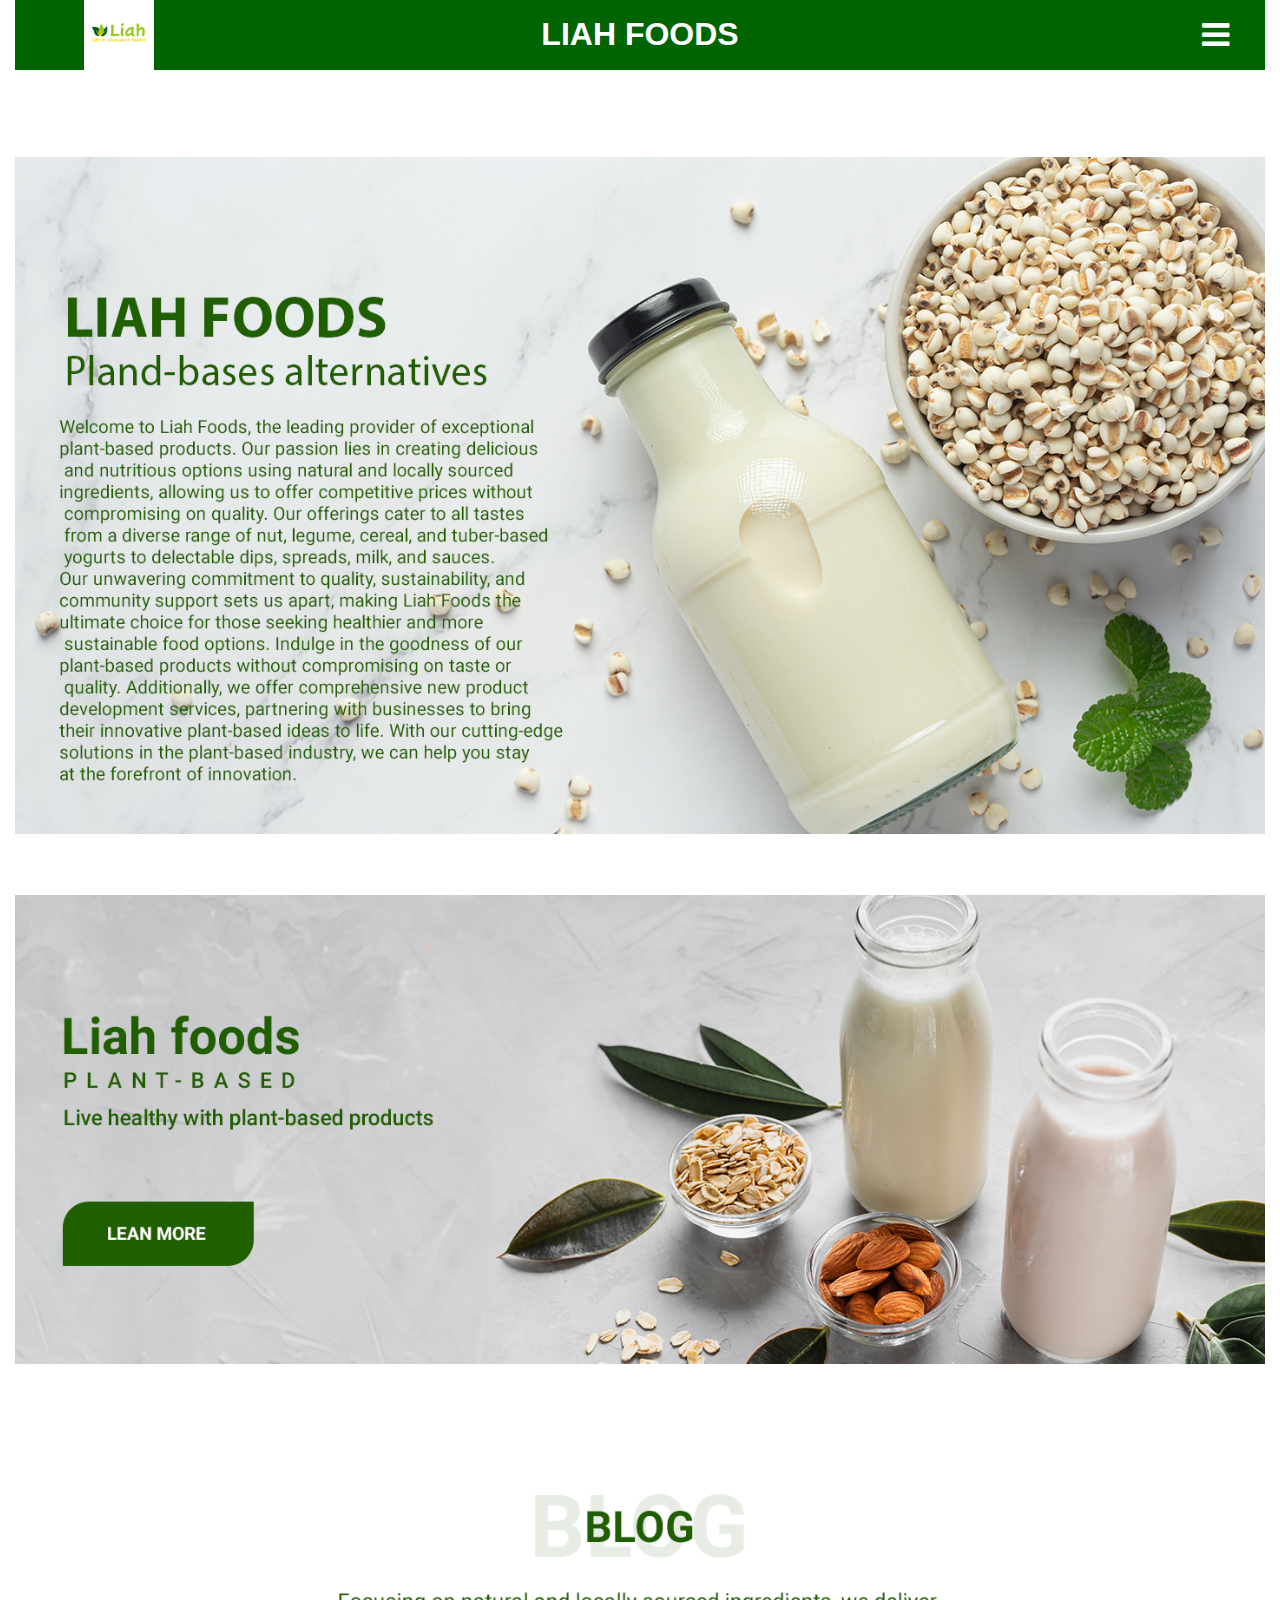
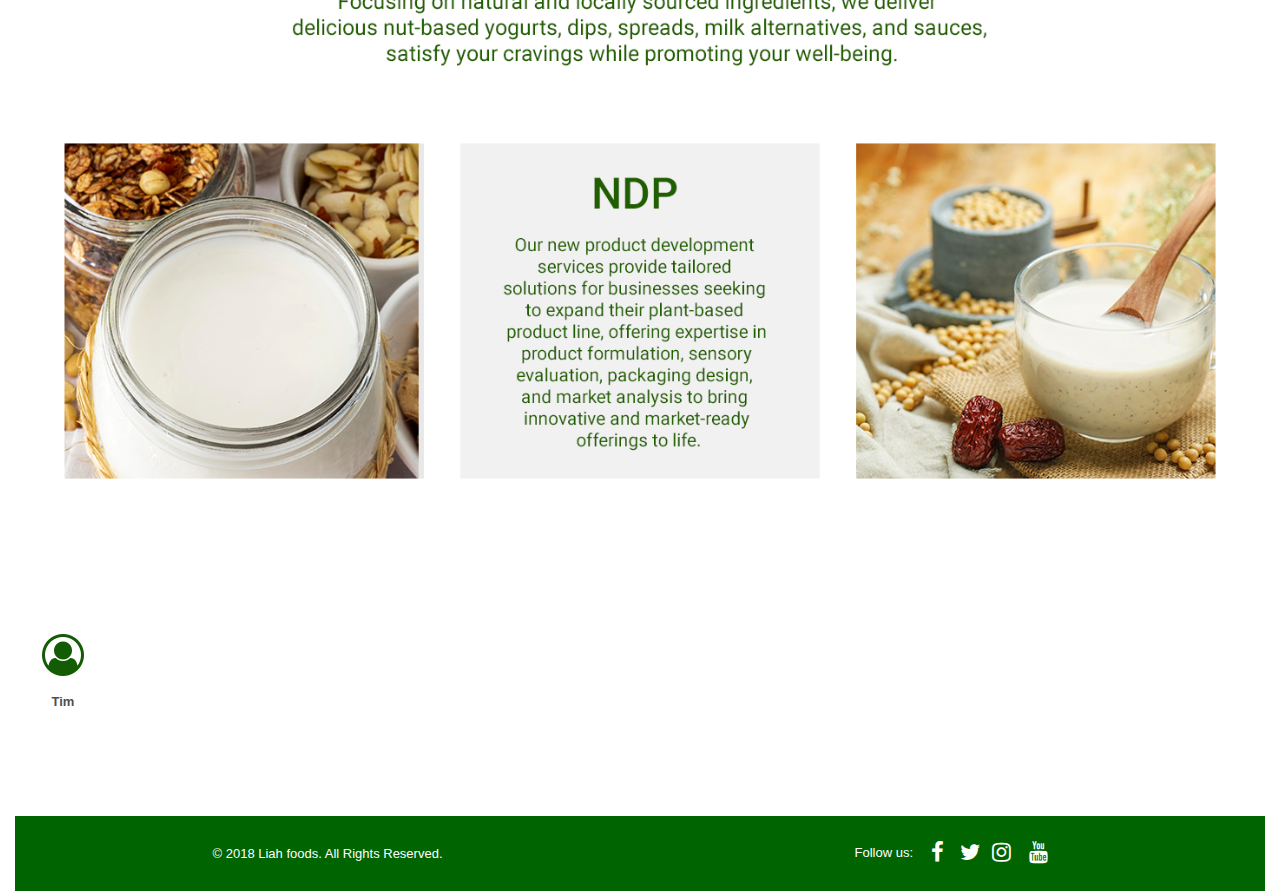
==== commit 98c9c8c1: "Update index.html" ====
--- a/index.html
+++ b/index.html
@@ -90,36 +90,7 @@
   
    </div>
   
-   <div class="bloginfo">
-    
-      <div class="blogcontent"><span style="color:#000000;">&quot;LIAH FOODS, your blog is a plant-based treasure trove! The wealth of information on your products, from their nutritional value to creative recipes, has transformed my plant-based journey. Thank you for being a beacon of inspiration and guidance. Keep shining the spotlight on plant-based goodness!.&quot;</span>
-</div>
-    
-      <div class="blogdate">Wednesday, May 17, 2023</div>
-  
-   </div>
 
-</div>
-</div>
-
-<div class="clearfix visible-col1"></div>
-<div class="blogitem">
-<div class="blogquote">
-   <div class="bloguser">
-    
-      <div class="blogthumb"><a href="images/user-circle-o.png"><img alt="Ive" src="images/user-circle-o.png" loading="lazy"></a></div>
-      <div class="blogsubject">Ive</div>
-  
-   </div>
-  
-   <div class="bloginfo">
-    
-      <div class="blogcontent"><span style="color:#000000;">&quot;Your blog is a plant-based paradise! I love how you showcase the incredible variety and deliciousness of your plant-based products. From savory alternatives to mouthwatering dairy-free options, you've got it all covered. Thank you for making plant-based living a delightful and fulfilling experience!.&quot;</span>
-</div>
-    
-      <div class="blogdate">Tuesday, June 27, 2023</div>
-  
-   </div>
 
 </div>
 </div>
@@ -162,4 +133,4 @@
 </div>
 </div>
 </body>
-</html>+</html>
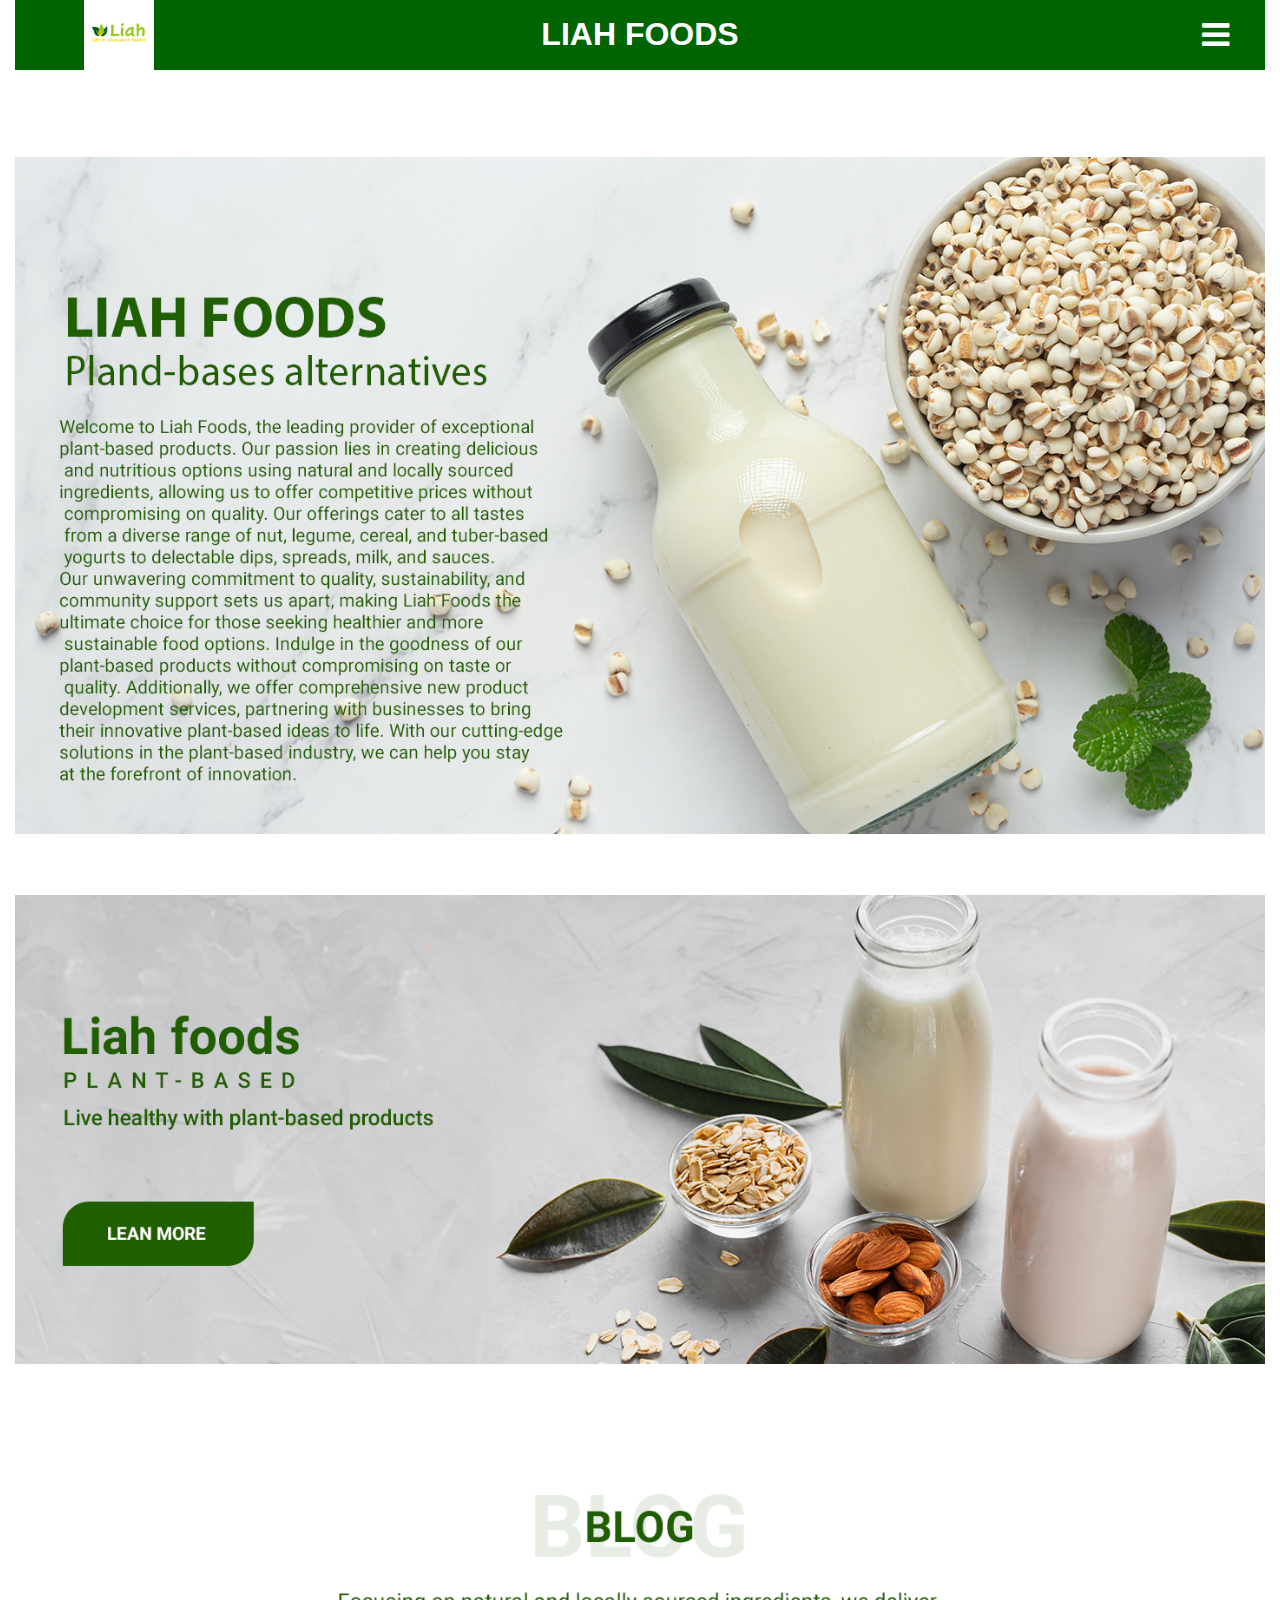
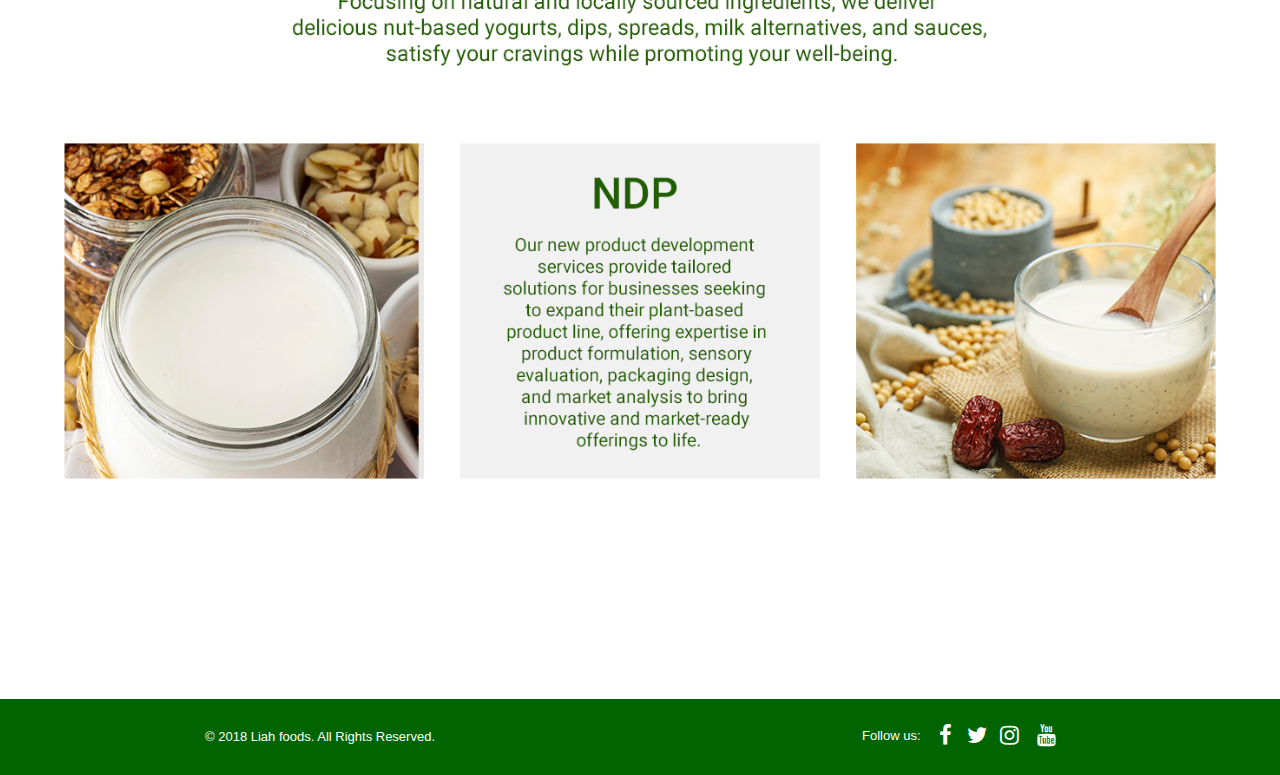
==== commit 20392eab: "Update index.html" ====
--- a/index.html
+++ b/index.html
@@ -80,17 +80,6 @@
 <map name="ImageHotspots3-map">
 </map>
 </div>
-<div id="Blog3">
-<div class="blogitem">
-<div class="blogquote">
-   <div class="bloguser">
-    
-      <div class="blogthumb"><a href="images/user-circle-o.png"><img alt="Tim" src="images/user-circle-o.png" loading="lazy"></a></div>
-      <div class="blogsubject">Tim</div>
-  
-   </div>
-  
-
 
 </div>
 </div>
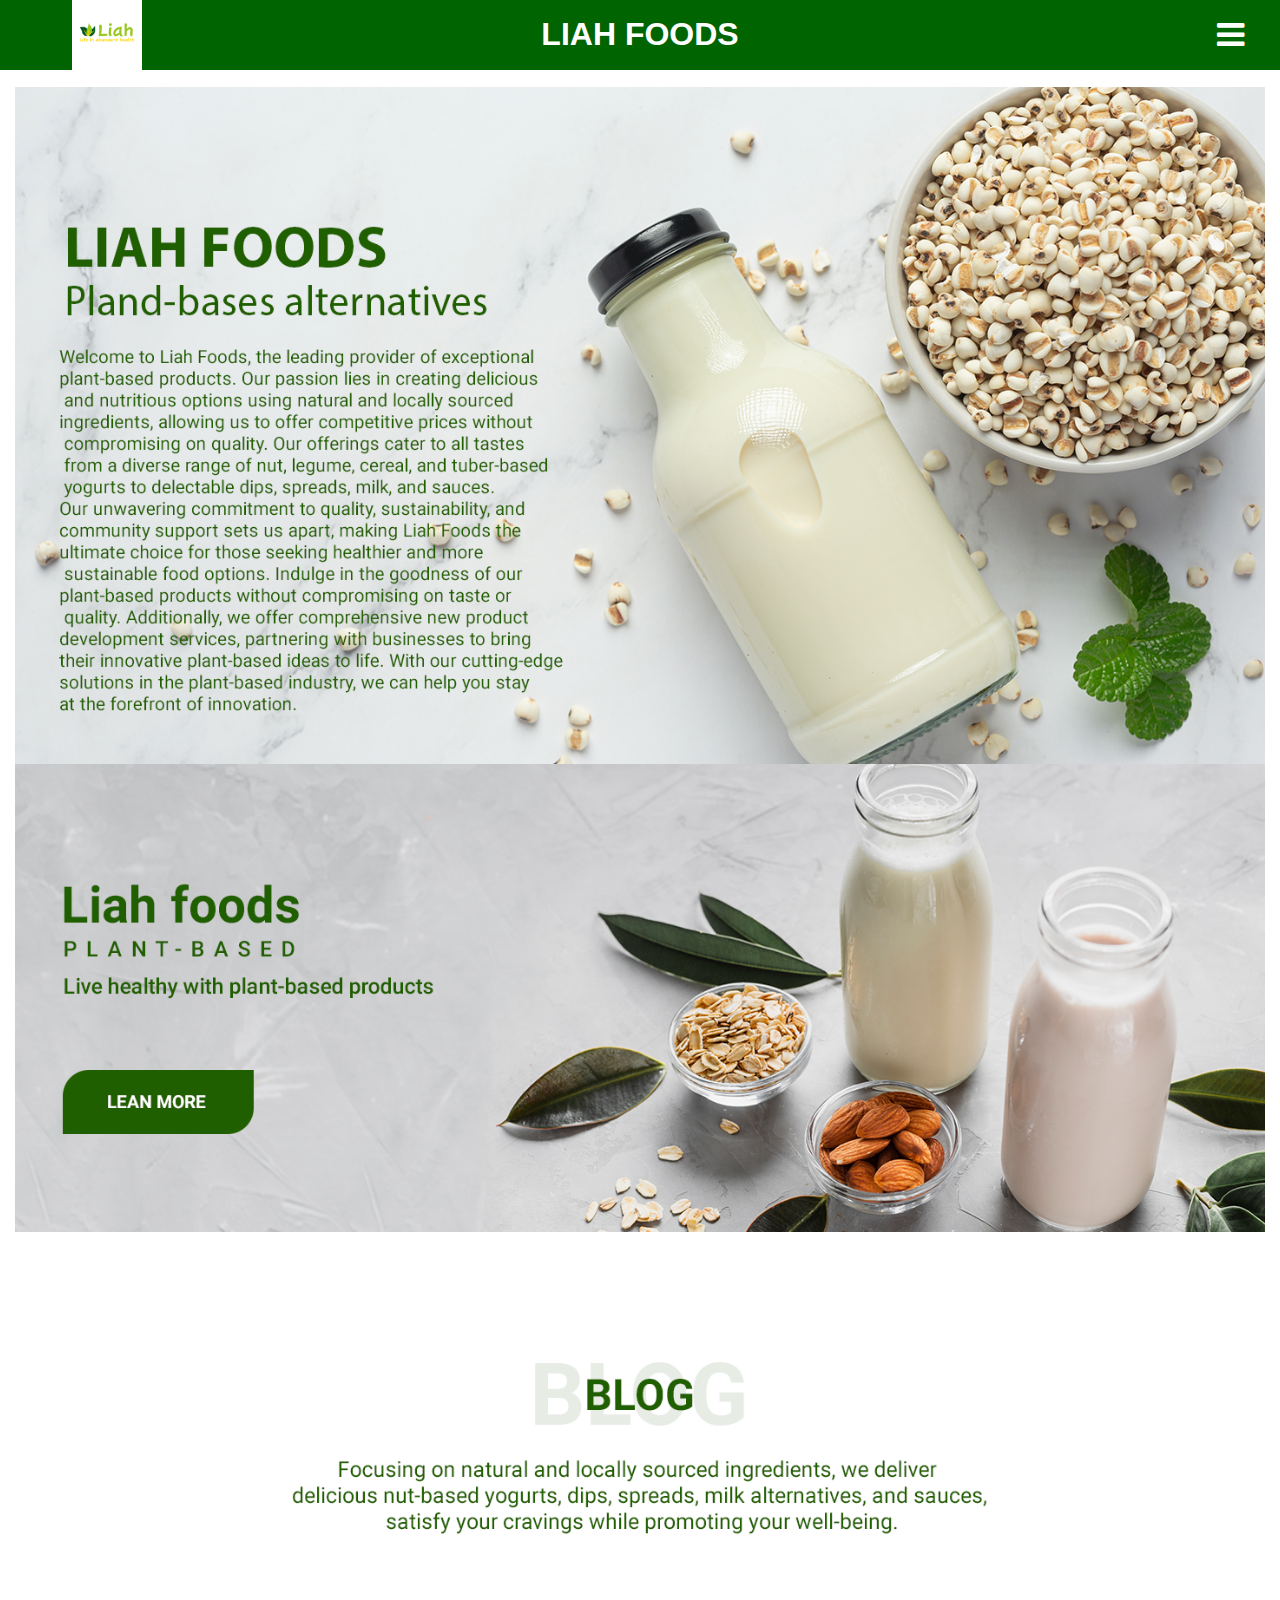
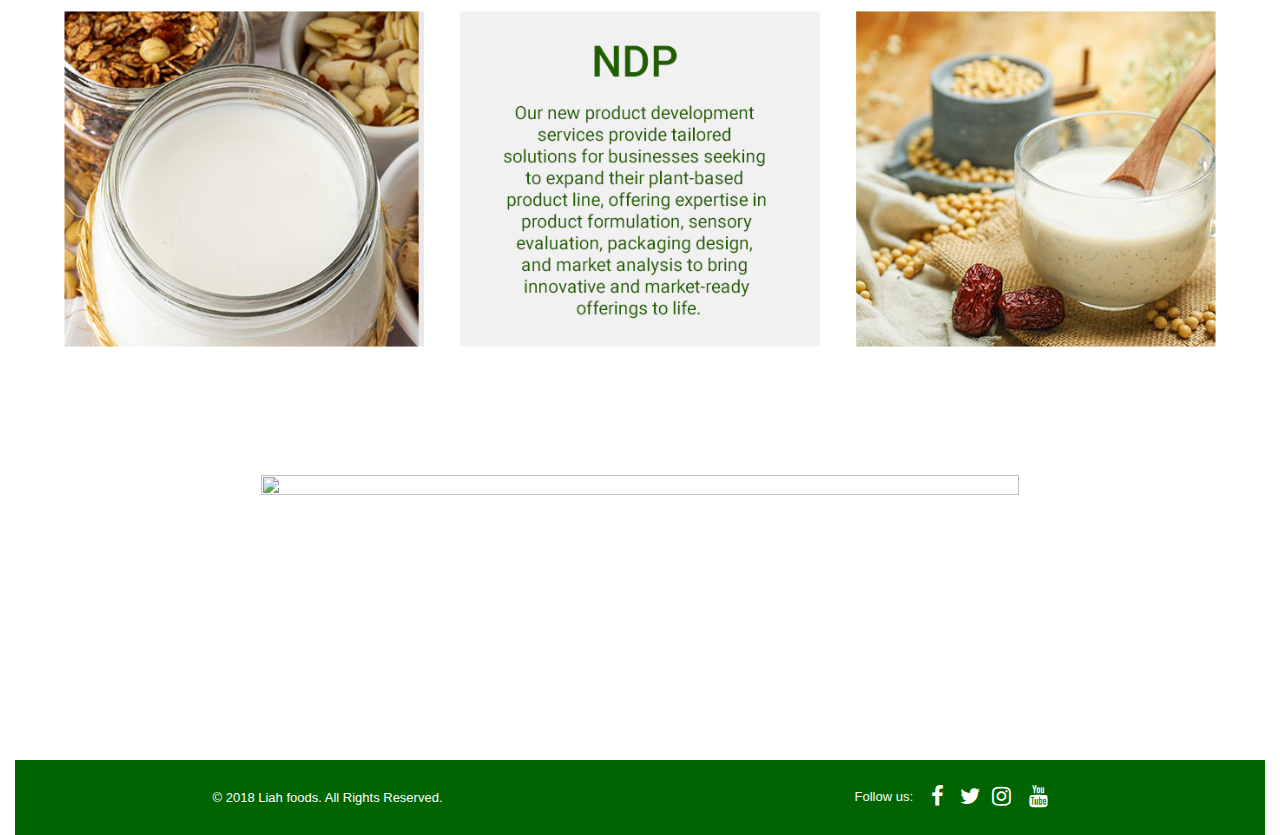
==== commit 2bbec756: "Add files via upload" ====
--- a/index.html
+++ b/index.html
@@ -18,7 +18,7 @@
    $('#wb_ImageHotspots1 map').imageMapResize();
    $('#wb_ImageHotspots2 map').imageMapResize();
    $('#wb_ImageHotspots3 map').imageMapResize();
-   $('#wb_ImageHotspots4 map').imageMapResize();
+   $('#wb_ImageHotspots5 map').imageMapResize();
 });
 </script>
 </head>
@@ -45,8 +45,8 @@
 <a href="#PanelMenu1_markup" id="PanelMenu1">&nbsp;</a>
 <div id="PanelMenu1_markup">
 <ul role="menu">
-<li role="menuitem"><a href="./index.html" class="nav-link"><i class="fa fa-home fa-fw"></i><span>Home</span></a></li>
-<li role="menuitem"><a href="./services.html" class="nav-link"><i class="fa fa-leaf fa-fw"></i><span>Services</span></a></li>
+<li role="menuitem"><a href="index.html" class="nav-link"><i class="fa fa-home fa-fw"></i><span>Home</span></a></li>
+<li role="menuitem"><a href="services.html" class="nav-link"><i class="fa fa-leaf fa-fw"></i><span>Services</span></a></li>
 <li role="menuitem"><a href="shop.html" class="nav-link"><i class="fa fa-shopping-bag fa-fw"></i><span>Shop</span></a></li>
 <li role="menuitem"><a href="about.html" class="nav-link"><i class="fa fa-user fa-fw"></i><span>About</span></a></li>
 <li role="menuitem"><a href="contact.html" class="nav-link"><i class="fa fa-volume-control-phone fa-fw"></i><span>Contact</span></a></li>
@@ -66,13 +66,10 @@
 <map name="ImageHotspots1-map">
 </map>
 </div>
-<picture id="wb_Picture3">
-<img src="images/index_0.png" id="Picture3" alt="" width="1170" height="84">
-</picture>
 <div id="wb_ImageHotspots2">
 <img src="images/index_06.png" id="ImageHotspots2" alt="" usemap="#ImageHotspots2-map" width="1440" height="540">
 <map name="ImageHotspots2-map">
-<area shape="rect" id="ImageHotspots2-hotspot-0" coords="55,352,274,427" href="" target="" alt="" title="">
+<area shape="rect" id="ImageHotspots2-hotspot-0" coords="50,352,269,427" href="https://www.facebook.com/100089301133458" target="" alt="" title="">
 </map>
 </div>
 <div id="wb_ImageHotspots3">
@@ -80,15 +77,10 @@
 <map name="ImageHotspots3-map">
 </map>
 </div>
-
-</div>
-</div>
-
-<div class="clearfix visible-col1"></div>
-</div>
-<div id="wb_ImageHotspots4">
-<img src="images/index_0.png" id="ImageHotspots4" alt="" usemap="#ImageHotspots4-map" width="1440" height="104">
-<map name="ImageHotspots4-map">
+<div id="wb_ImageHotspots5">
+<img src="images/index-2-alt_09.png" id="ImageHotspots5" alt="" usemap="#ImageHotspots5-map" width="1440" height="540">
+<map name="ImageHotspots5-map">
+<area shape="rect" id="ImageHotspots5-hotspot-0" coords="1011,325,1237,401" href="https://www.facebook.com/100089301133458" target="" alt="" title="">
 </map>
 </div>
 <div id="wb_LayoutGrid9">
@@ -122,4 +114,4 @@
 </div>
 </div>
 </body>
-</html>
+</html>--- a/index.css
+++ b/index.css
@@ -30,7 +30,7 @@
    padding: 0 15px 0 15px;
    margin-right: auto;
    margin-left: auto;
-   max-width: 3500px;
+   max-width: 4000px;
 }
 #LayoutGrid1 > .row
 {
@@ -83,7 +83,10 @@
 #wb_PageHeader
 {
    clear: both;
-   position: relative;
+   position: fixed;
+   left: 0;
+   top: 0;
+   z-index: 7777;
    table-layout: fixed;
    display: table;
    text-align: center;
@@ -361,7 +364,7 @@
    display: block;
    width: 100%;
    height: auto;
-   max-width: 3500px;
+   max-width: 4000px;
    margin-left: auto;
    margin-right: auto;
    vertical-align: top;
@@ -403,7 +406,7 @@
    display: block;
    width: 100%;
    height: auto;
-   max-width: 3500px;
+   max-width: 4000px;
    margin-left: auto;
    margin-right: auto;
    vertical-align: top;
@@ -426,7 +429,7 @@
    display: block;
    width: 100%;
    height: auto;
-   max-width: 3500px;
+   max-width: 4000px;
    margin-left: auto;
    margin-right: auto;
    vertical-align: top;
@@ -435,156 +438,6 @@
 {
    position: relative;
 }
-#Blog3
-{
-   background-color: #FFFFFF;
-   background-image: none;
-   border: 0px solid #2E8B57;
-   border-radius: 2px;
-   font-family: Arial;
-   font-weight: normal;
-   font-size: 13px;
-   margin: 0;
-   text-align: left;
-   line-height: 1.2;
-   display: inline-block;
-   position: relative;
-   width: 100%;
-}
-#Blog3 .blogitem
-{
-   background-color: #FFFFFF;
-   margin-bottom: 0px;
-   padding: 8px;
-   text-align: left;
-}
-#Blog3 .blogdate
-{
-   font-family: "Times New Roman";
-   font-weight: bold;
-   font-size: 13px;
-   color: #A9A9A9;
-   font-style: normal;
-   text-decoration: none;
-}
-#Blog3 .blogsubject
-{
-   font-family: Arial;
-   font-weight: bold;
-   font-size: 13px;
-   color: #4F4F4F;
-   font-style: normal;
-   text-decoration: none;
-}
-#Blog3 .blogcomments
-{
-   font-family: Arial;
-   font-weight: normal;
-   font-size: 13px;
-   color: #6C757D;
-   font-style: normal;
-   text-decoration: underline;
-}
-#Blog3 .blogsubject a:link, #Blog3 .blogsubject a:visited, #Blog3 .blogsubject a:hover
-{
-   color: inherit;
-   text-decoration: inherit;
-}
-#Blog3 .blogcomments a:link, #Blog3 .blogcomments a:visited, #Blog3 .blogcomments a:hover
-{
-   color: inherit;
-   text-decoration: inherit;
-}
-#Blog3 .blogcomments
-{
-   text-decoration: none;
-}
-#Blog3 .no-thumb
-{
-   display: none;
-}
-#Blog3 .blogquote
-{
-   display: -ms-flexbox;
-   display: flex;
-}
-#Blog3 .blogcontent
-{
-   font-family: Arial;
-   font-size: 13px;
-   color: #6C757D;
-}
-#Blog3 .bloguser 
-{
-   -ms-flex: 0 1 auto;
-   flex: 0 1 auto;
-   padding-bottom: 10px;
-}
-#Blog3 .blogthumb
-{
-   display: -ms-flexbox;
-   display: flex;
-   -ms-flex-pack: center;
-   justify-content: center;
-   -ms-flex-align: center;
-   align-items: center;
-   width: 80px;
-   height: 80px;
-   line-height: 0;
-   margin: 0px 0px 0px 0px;
-}
-#Blog3 .bloginfo
-{
-   -ms-flex: 1 1 0%;
-   flex: 1 1 0%;
-   position: relative;
-   padding: 15px;
-   background-color: #FFFFFF;
-   border: 1px solid #A9A9A9;
-   border-radius: 4px;
-}
-#Blog3 .bloginfo::after, #Blog3 .bloginfo::before 
-{
-   right: 100%;
-   top: 35px;
-   border: solid transparent;
-   content: " ";
-   height: 0px;
-   width: 0px;
-   position: absolute;
-   pointer-events: none;
-}
-#Blog3 .bloginfo::after 
-{
-   border-color: transparent;
-   border-right-color: #FFFFFF;
-   border-width: 8px;
-   margin-top: -8px;
-}
-#Blog3 .bloginfo::before 
-{
-   border-color: transparent;
-   border-right-color: #A9A9A9;
-   border-width: 9px;
-   margin-top: -9px;
-}
-#Blog3 .blogdate 
-{
-   margin-top: 5px;
-   color: #A9A9A9;
-   font-size: 13px;
-   text-transform: uppercase;
-   letter-spacing: 1px;
-}
-#Blog3 .blogsubject
-{
-   color: #4F4F4F;
-   font-size: 13px;
-   font-weight: 700;
-   line-height: 1;
-   text-align: center;
-}
-
 #wb_LayoutGrid9
 {
    clear: both;
@@ -606,7 +459,7 @@
    padding: 25px 15px 25px 15px;
    margin-right: auto;
    margin-left: auto;
-   max-width: 3500px;
+   max-width: 4000px;
 }
 #LayoutGrid9 > .row
 {
@@ -864,12 +717,12 @@
 {
    outline: 0;
 }
-#wb_ImageHotspots4
+#wb_ImageHotspots5
 {
    margin: 0;
    vertical-align: top;
 }
-#ImageHotspots4
+#ImageHotspots5
 {
    border: 0px solid #000000;
    border-radius: 0px;
@@ -878,33 +731,14 @@
    display: block;
    width: 100%;
    height: auto;
-   max-width: 3500px;
+   max-width: 758px;
    margin-left: auto;
    margin-right: auto;
    vertical-align: top;
 }
-#wb_ImageHotspots4
+#wb_ImageHotspots5
 {
    position: relative;
-}
-#wb_Picture3
-{
-   margin: 0;
-   vertical-align: top;
-}
-#Picture3
-{
-   border: 0px solid #000000;
-   border-radius: 0px;
-   box-sizing: border-box;
-   padding: 0;
-   display: block;
-   width: 100%;
-   height: auto;
-   max-width: 850px;
-   margin-left: auto;
-   margin-right: auto;
-   vertical-align: top;
 }
 #wb_PanelMenu1
 {
@@ -920,13 +754,6 @@
    height: auto;
    z-index: 10;
 }
-#wb_Picture3
-{
-   display: block;
-   width: 100%;
-   height: auto;
-   z-index: 12;
-}
 #wb_Picture1
 {
    display: block;
@@ -934,12 +761,12 @@
    height: auto;
    z-index: 0;
 }
-#wb_ImageHotspots4
-{
-   display: inline-block;
-   width: 100%;
-   height: auto;
-   z-index: 16;
+#wb_ImageHotspots5
+{
+   display: inline-block;
+   width: 100%;
+   height: auto;
+   z-index: 14;
 }
 #wb_FontAwesomeIcon9
 {
@@ -956,10 +783,6 @@
    height: 22px;
    text-align: center;
    z-index: 8;
-}
-#Blog3
-{
-   overflow: hidden;
 }
 #wb_ImageHotspots1
 {
@@ -988,7 +811,7 @@
    display: inline-block;
    width: 100%;
    height: auto;
-   z-index: 14;
+   z-index: 13;
 }
 #wb_Heading1
 {
@@ -1009,7 +832,7 @@
    display: inline-block;
    width: 100%;
    height: auto;
-   z-index: 13;
+   z-index: 12;
 }
 @media only screen and (min-width: 1280px)
 {
@@ -1056,6 +879,8 @@
 {
    visibility: visible;
    display: table;
+   background-color: #006400;
+   background-image: none;
    border: 0px solid #006400;
 }
 #wb_PageHeader
@@ -1210,19 +1035,6 @@
    margin: 0;
    padding: 0;
 }
-#Blog3
-{
-   visibility: visible;
-   display: block;
-}
-#Blog3 .blogcolumn
-{
-   width: 100%;
-}
-#Blog3 .visible-col1
-{
-   display: block;
-}
 #wb_LayoutGrid9
 {
    visibility: visible;
@@ -1369,14 +1181,6 @@
 {
    line-height: 16px;
 }
-#wb_ImageHotspots4
-{
-   width: 100%;
-   visibility: visible;
-   display: block;
-   margin: 0;
-   padding: 0;
-}
 }
 @media only screen and (min-width: 1024px) and (max-width: 1279px)
 {
@@ -1423,6 +1227,8 @@
 {
    visibility: visible;
    display: table;
+   background-color: #006400;
+   background-image: none;
    border: 0px solid #CCCCCC;
 }
 #wb_PageHeader
@@ -1577,19 +1383,6 @@
    margin: 0;
    padding: 0;
 }
-#Blog3
-{
-   visibility: visible;
-   display: block;
-}
-#Blog3 .blogcolumn
-{
-   width: 100%;
-}
-#Blog3 .visible-col1
-{
-   display: block;
-}
 #wb_LayoutGrid9
 {
    visibility: visible;
@@ -1736,14 +1529,6 @@
 {
    line-height: 16px;
 }
-#wb_ImageHotspots4
-{
-   width: 100%;
-   visibility: visible;
-   display: block;
-   margin: 0;
-   padding: 0;
-}
 }
 @media only screen and (min-width: 768px) and (max-width: 1023px)
 {
@@ -1790,6 +1575,8 @@
 {
    visibility: visible;
    display: table;
+   background-color: #006400;
+   background-image: none;
    border: 0px solid #CCCCCC;
 }
 #wb_PageHeader
@@ -1944,19 +1731,6 @@
    margin: 0;
    padding: 0;
 }
-#Blog3
-{
-   visibility: visible;
-   display: block;
-}
-#Blog3 .blogcolumn
-{
-   width: 100%;
-}
-#Blog3 .visible-col1
-{
-   display: block;
-}
 #wb_LayoutGrid9
 {
    visibility: visible;
@@ -2103,7 +1877,7 @@
 {
    line-height: 16px;
 }
-#wb_ImageHotspots4
+#wb_ImageHotspots5
 {
    width: 100%;
    visibility: visible;
@@ -2157,6 +1931,8 @@
 {
    visibility: visible;
    display: table;
+   background-color: #006400;
+   background-image: none;
    border: 0px solid #CCCCCC;
 }
 #wb_PageHeader
@@ -2311,19 +2087,6 @@
    margin: 0;
    padding: 0;
 }
-#Blog3
-{
-   visibility: visible;
-   display: block;
-}
-#Blog3 .blogcolumn
-{
-   width: 100%;
-}
-#Blog3 .visible-col1
-{
-   display: block;
-}
 #wb_LayoutGrid9
 {
    visibility: visible;
@@ -2470,7 +2233,7 @@
 {
    line-height: 16px;
 }
-#wb_ImageHotspots4
+#wb_ImageHotspots5
 {
    width: 100%;
    visibility: visible;
@@ -2524,6 +2287,8 @@
 {
    visibility: visible;
    display: table;
+   background-color: #006400;
+   background-image: none;
    border: 0px solid #CCCCCC;
 }
 #wb_PageHeader
@@ -2678,19 +2443,6 @@
    margin: 0;
    padding: 0;
 }
-#Blog3
-{
-   visibility: visible;
-   display: block;
-}
-#Blog3 .blogcolumn
-{
-   width: 100%;
-}
-#Blog3 .visible-col1
-{
-   display: block;
-}
 #wb_LayoutGrid9
 {
    visibility: visible;
@@ -2837,12 +2589,12 @@
 {
    line-height: 16px;
 }
-#wb_ImageHotspots4
-{
-   width: 100%;
-   visibility: visible;
-   display: block;
-   margin: 0;
-   padding: 0;
-}
-}
+#wb_ImageHotspots5
+{
+   width: 100%;
+   visibility: visible;
+   display: block;
+   margin: 0;
+   padding: 0;
+}
+}
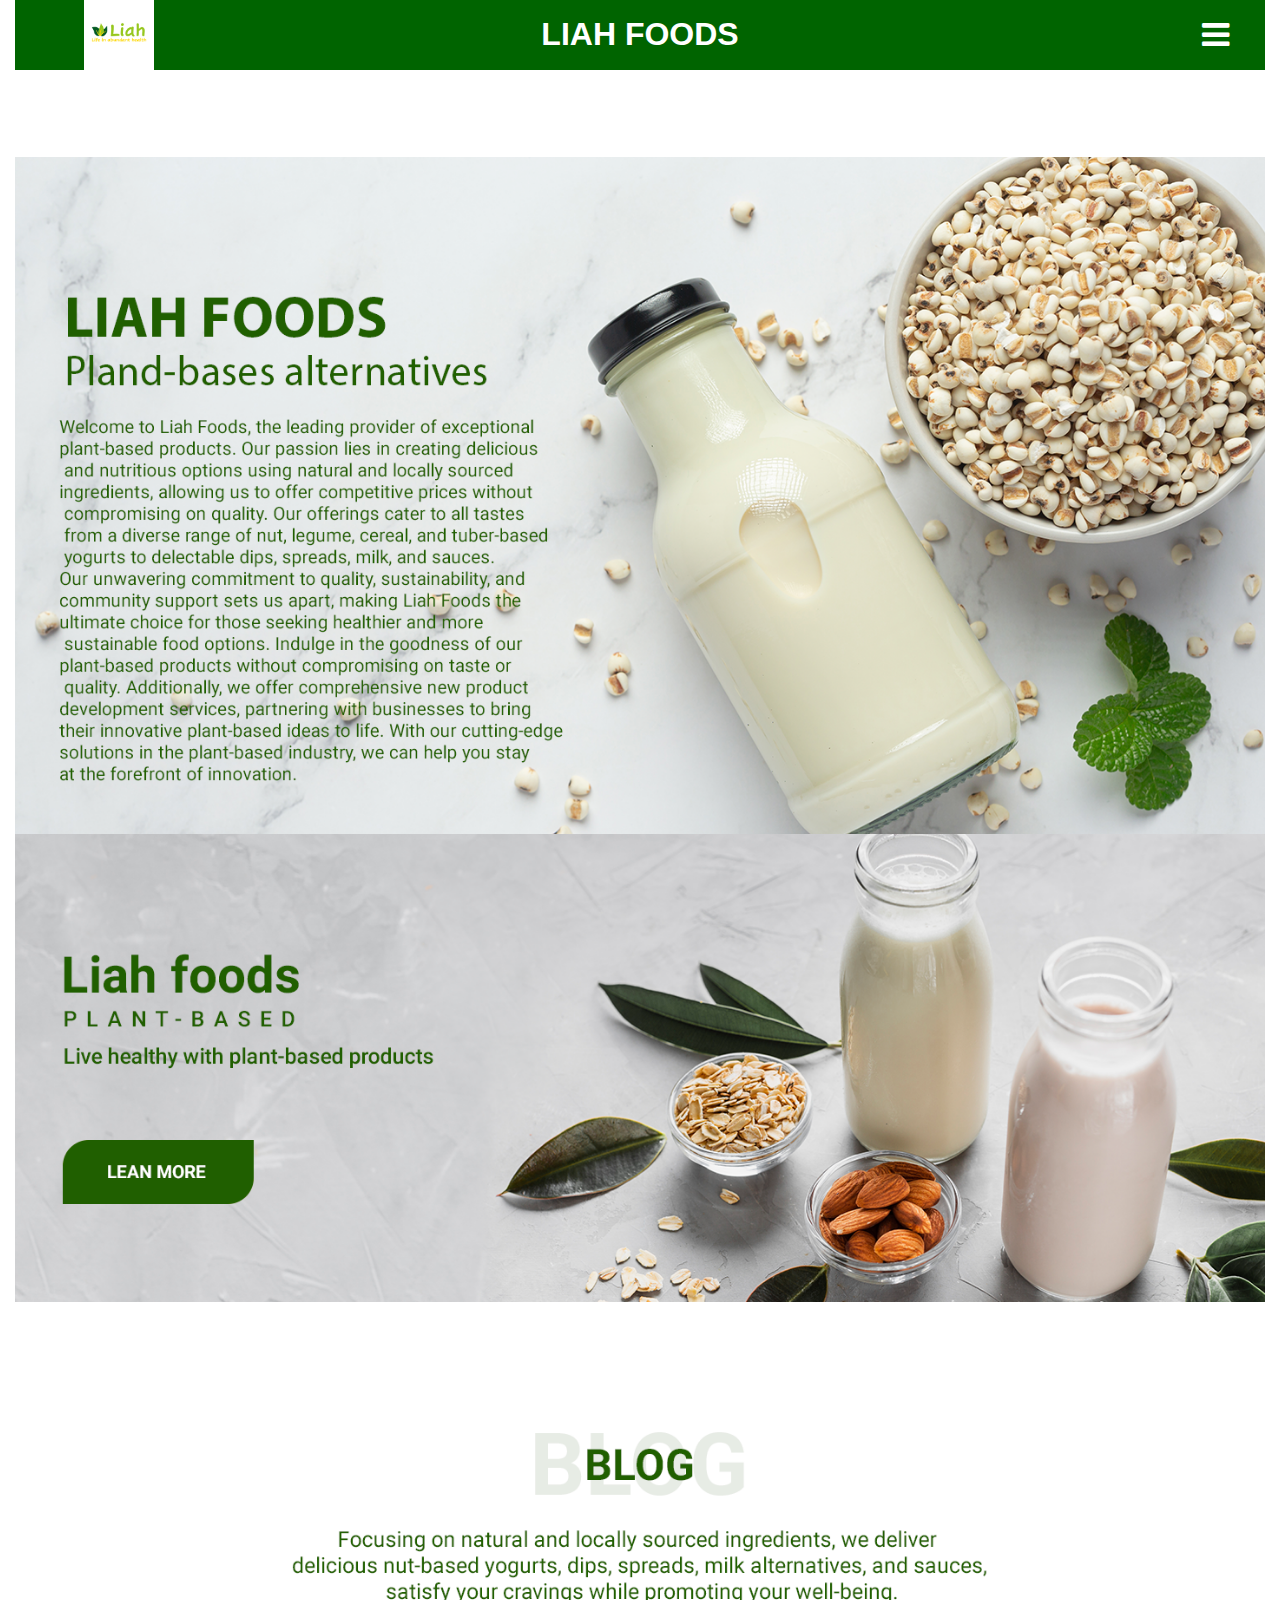
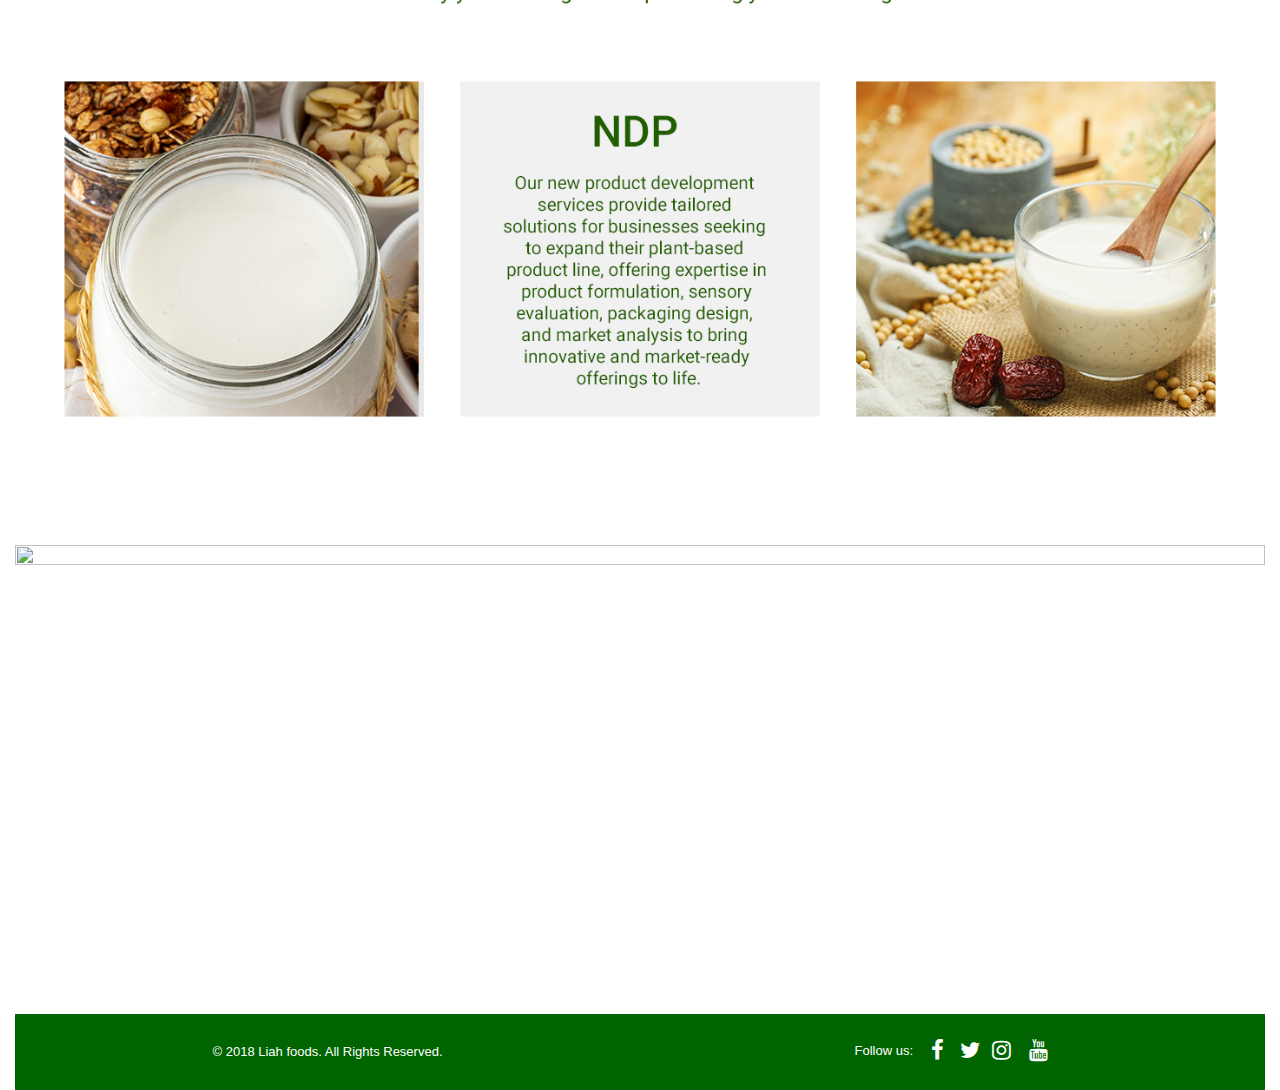
==== commit 97ce5ea2: "Add files via upload" ====
--- a/index.html
+++ b/index.html
@@ -3,7 +3,7 @@
 <head>
 <meta charset="utf-8">
 <title>Liah foods</title>
-<meta name="generator" content="website">
+<meta name="generator" content="Web">
 <meta name="viewport" content="width=device-width, initial-scale=1.0">
 <link href="font-awesome.min.css" rel="stylesheet">
 <link href="liah_new.css" rel="stylesheet">
@@ -80,7 +80,7 @@
 <div id="wb_ImageHotspots5">
 <img src="images/index-2-alt_09.png" id="ImageHotspots5" alt="" usemap="#ImageHotspots5-map" width="1440" height="540">
 <map name="ImageHotspots5-map">
-<area shape="rect" id="ImageHotspots5-hotspot-0" coords="1011,325,1237,401" href="https://www.facebook.com/100089301133458" target="" alt="" title="">
+<area shape="rect" id="ImageHotspots5-hotspot-0" coords="1012,325,1241,400" href="https://www.facebook.com/100089301133458" target="" alt="" title="">
 </map>
 </div>
 <div id="wb_LayoutGrid9">
--- a/index.css
+++ b/index.css
@@ -83,10 +83,7 @@
 #wb_PageHeader
 {
    clear: both;
-   position: fixed;
-   left: 0;
-   top: 0;
-   z-index: 7777;
+   position: relative;
    table-layout: fixed;
    display: table;
    text-align: center;
@@ -731,7 +728,7 @@
    display: block;
    width: 100%;
    height: auto;
-   max-width: 758px;
+   max-width: 4000px;
    margin-left: auto;
    margin-right: auto;
    vertical-align: top;
